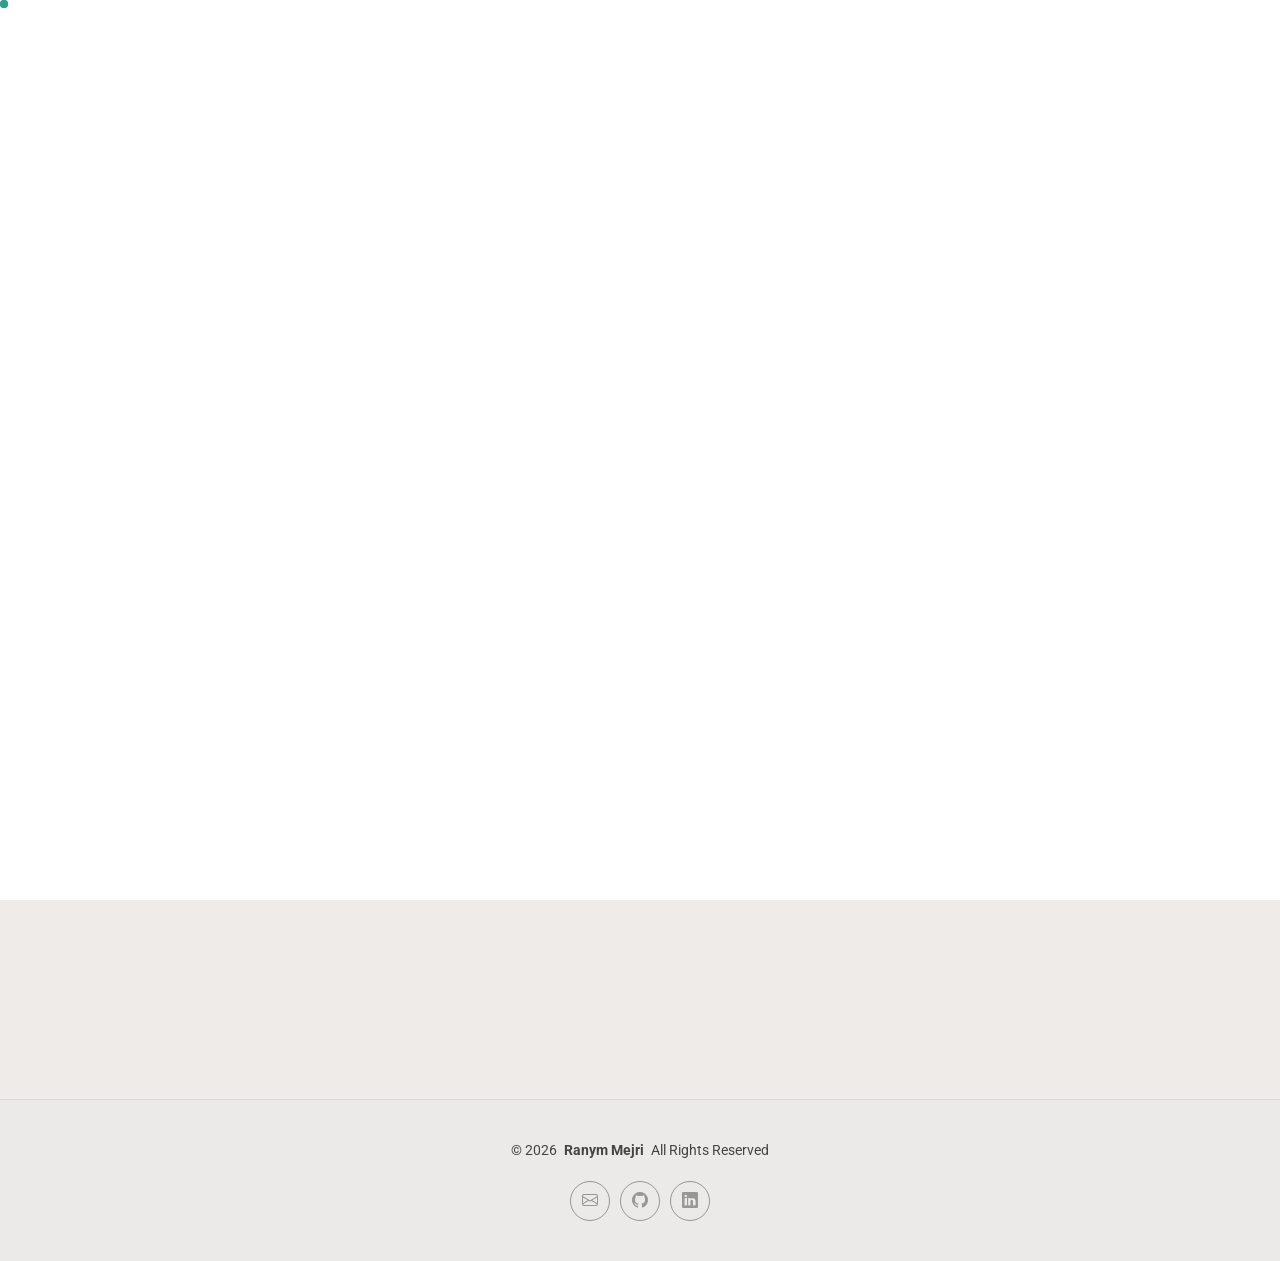
==== about.html @ d5ca2dbe "Refresh portfolio design and project content" ====
<!DOCTYPE html>
<html lang="en">

<head>
  <meta charset="utf-8">
  <meta content="width=device-width, initial-scale=1.0" name="viewport">
  <title>About &amp; Contact - Ranym Mejri</title>
  <meta name="description" content="Ranym Mejri portfolio - Cloud Computing engineering student focused on Cloud, DevOps, full-stack applications and data projects.">
  <meta name="keywords" content="Ranym Mejri, Cloud Computing, DevOps, Kubernetes, OpenStack, Angular, Spring Boot, portfolio">

  <link href="assets/img/favicon.png" rel="icon">
  <link href="assets/img/apple-touch-icon.png" rel="apple-touch-icon">

  <link href="https://fonts.googleapis.com" rel="preconnect">
  <link href="https://fonts.gstatic.com" rel="preconnect" crossorigin>
  <link href="https://fonts.googleapis.com/css2?family=Roboto:ital,wght@0,100;0,300;0,400;0,500;0,700;0,900;1,100;1,300;1,400;1,500;1,700;1,900&family=Poppins:ital,wght@0,100;0,200;0,300;0,400;0,500;0,600;0,700;0,800;0,900;1,100;1,200;1,300;1,400;1,500;1,600;1,700;1,800;1,900&family=Raleway:ital,wght@0,100;0,200;0,300;0,400;0,500;0,600;0,700;0,800;0,900&display=swap" rel="stylesheet">

  <link href="assets/vendor/bootstrap/css/bootstrap.min.css" rel="stylesheet">
  <link href="assets/vendor/bootstrap-icons/bootstrap-icons.css" rel="stylesheet">
  <link href="assets/vendor/aos/aos.css" rel="stylesheet">
  <link href="assets/vendor/swiper/swiper-bundle.min.css" rel="stylesheet">
  <link href="assets/vendor/glightbox/css/glightbox.min.css" rel="stylesheet">
  <link href="assets/css/main.css?v=20260927-6" rel="stylesheet">
</head>

<body class="about-page">

  <header id="header" class="header d-flex align-items-center light-background sticky-top">
    <div class="container-fluid position-relative d-flex align-items-center justify-content-between">
      <span class="header-logo-placeholder" aria-hidden="true"></span>

      <nav id="navmenu" class="navmenu">
        <ul>
          <li><a href="index.html">Home</a></li>
          <li><a href="about.html" class="active">About &amp; Contact</a></li>
          <li><a href="resume.html">Resume</a></li>
          <li><a href="portfolio.html">Projects</a></li>
        </ul>
        <i class="mobile-nav-toggle d-xl-none bi bi-list"></i>
      </nav>

      <div class="header-social-links">
        <a href="mailto:ranymmejri1@gmail.com" aria-label="Email"><i class="bi bi-envelope"></i></a>
        <a href="https://github.com/ranym-eng" target="_blank" rel="noopener noreferrer" aria-label="GitHub"><i class="bi bi-github"></i></a>
        <a href="https://linkedin.com/in/ranym-mejri-b42968238" target="_blank" rel="noopener noreferrer" aria-label="LinkedIn"><i class="bi bi-linkedin"></i></a>
      </div>
    </div>
  </header>

  <main class="main">
    <section id="about" class="about about-profile section">
      <div class="container about-profile-layout">
        <div class="about-portrait" data-aos="fade-right">
          <img src="assets/img/ranym/profile.png" class="ranym-profile" alt="Portrait of Ranym Mejri">
        </div>

        <div class="about-profile-copy" data-aos="fade-up" data-aos-delay="100">
          <p class="about-eyebrow">About me</p>
          <h1>Cloud infrastructure, automated delivery, reliable operations.</h1>
          <p class="about-lead">
            Final-year Cloud Computing engineering student with hands-on experience across OpenStack, Azure, Kubernetes and CI/CD.
          </p>

          <div class="about-facts" aria-label="Profile highlights">
            <div>
              <span>Education</span>
              <strong>ESPRIT</strong>
              <small>Cloud Computing Engineering &middot; 2027</small>
            </div>
            <div>
              <span>Experience</span>
              <strong>FelCloud &amp; SQU</strong>
              <small>Cloud and DevOps internships</small>
            </div>
            <div>
              <span>Focus</span>
              <strong>Infrastructure automation</strong>
              <small>CI/CD &middot; Kubernetes &middot; Observability</small>
            </div>
          </div>

          <div class="about-profile-actions">
            <a class="about-profile-primary" href="portfolio.html"><i class="bi bi-grid"></i> View Projects</a>
            <a href="assets/files/CV_Ranym_Mejri.pdf" target="_blank" rel="noopener noreferrer"><i class="bi bi-file-earmark-person"></i> View CV</a>
          </div>
        </div>
      </div>
    </section>

    <section id="contact" class="about-contact section">
      <div class="container about-contact-container" data-aos="fade-up">
        <div class="about-contact-intro">
          <span>Contact</span>
          <h2>Looking for a final-year internship.</h2>
          <p>Cloud, DevOps or Platform Engineering.</p>
        </div>

        <div class="about-contact-links" aria-label="Contact links">
          <a class="about-contact-item" href="mailto:ranymmejri1@gmail.com">
            <span class="about-contact-icon"><i class="bi bi-envelope"></i></span>
            <span><small>Email</small><strong>ranymmejri1@gmail.com</strong></span>
            <i class="bi bi-arrow-up-right"></i>
          </a>
          <a class="about-contact-item" href="https://linkedin.com/in/ranym-mejri-b42968238" target="_blank" rel="noopener noreferrer">
            <span class="about-contact-icon"><i class="bi bi-linkedin"></i></span>
            <span><small>LinkedIn</small><strong>Ranym Mejri</strong></span>
            <i class="bi bi-arrow-up-right"></i>
          </a>
          <a class="about-contact-item" href="https://github.com/ranym-eng" target="_blank" rel="noopener noreferrer">
            <span class="about-contact-icon"><i class="bi bi-github"></i></span>
            <span><small>GitHub</small><strong>ranym-eng</strong></span>
            <i class="bi bi-arrow-up-right"></i>
          </a>
        </div>
      </div>
    </section>
  </main>

  <footer id="footer" class="footer light-background">
    <div class="container">
      <div class="copyright text-center">
        <p>&copy; <span>2026</span> <strong class="px-1 sitename">Ranym Mejri</strong> <span>All Rights Reserved</span></p>
      </div>
      <div class="social-links d-flex justify-content-center">
        <a href="mailto:ranymmejri1@gmail.com" aria-label="Email"><i class="bi bi-envelope"></i></a>
        <a href="https://github.com/ranym-eng" target="_blank" rel="noopener noreferrer" aria-label="GitHub"><i class="bi bi-github"></i></a>
        <a href="https://linkedin.com/in/ranym-mejri-b42968238" target="_blank" rel="noopener noreferrer" aria-label="LinkedIn"><i class="bi bi-linkedin"></i></a>
      </div>
    </div>
  </footer>

  <a href="#" id="scroll-top" class="scroll-top d-flex align-items-center justify-content-center"><i class="bi bi-arrow-up-short"></i></a>
  <div id="preloader"></div>

  <script src="assets/vendor/bootstrap/js/bootstrap.bundle.min.js"></script>
  <script src="assets/vendor/php-email-form/validate.js"></script>
  <script src="assets/vendor/aos/aos.js"></script>
  <script src="assets/vendor/waypoints/noframework.waypoints.js"></script>
  <script src="assets/vendor/purecounter/purecounter_vanilla.js"></script>
  <script src="assets/vendor/swiper/swiper-bundle.min.js"></script>
  <script src="assets/vendor/glightbox/js/glightbox.min.js"></script>
  <script src="assets/vendor/imagesloaded/imagesloaded.pkgd.min.js"></script>
  <script src="assets/vendor/isotope-layout/isotope.pkgd.min.js"></script>
  <script src="assets/js/main.js"></script>
  <script>
    if (window.location.hash === "#contact") {
      window.setTimeout(() => document.getElementById("contact").scrollIntoView(), 250);
    }
  </script>
</body>

</html>
---- assets/css/main.css ----
/**
* Template Name: Kelly
* Template URL: https://bootstrapmade.com/kelly-free-bootstrap-cv-resume-html-template/
* Updated: Aug 07 2024 with Bootstrap v5.3.3
* Author: BootstrapMade.com
* License: https://bootstrapmade.com/license/
*/


/*--------------------------------------------------------------
# Font & Color Variables
# Help: https://bootstrapmade.com/color-system/
--------------------------------------------------------------*/
/* Fonts */
:root {
  --default-font: "Roboto",  system-ui, -apple-system, "Segoe UI", Roboto, "Helvetica Neue", Arial, "Noto Sans", "Liberation Sans", sans-serif, "Apple Color Emoji", "Segoe UI Emoji", "Segoe UI Symbol", "Noto Color Emoji";
  --heading-font: "Raleway",  sans-serif;
  --nav-font: "Poppins",  sans-serif;
}

/* Global Colors - The following color variables are used throughout the website. Updating them here will change the color scheme of the entire website */
:root { 
  --background-color: #ffffff; /* Background color for the entire website, including individual sections */
  --default-color: #444444; /* Default color used for the majority of the text content across the entire website */
  --heading-color: #222222; /* Color for headings, subheadings and title throughout the website */
  --accent-color: #34b7a7; /* Accent color that represents your brand on the website. It's used for buttons, links, and other elements that need to stand out */
  --surface-color: #ffffff; /* The surface color is used as a background of boxed elements within sections, such as cards, icon boxes, or other elements that require a visual separation from the global background. */
  --contrast-color: #ffffff; /* Contrast color for text, ensuring readability against backgrounds of accent, heading, or default colors. */
}

/* Nav Menu Colors - The following color variables are used specifically for the navigation menu. They are separate from the global colors to allow for more customization options */
:root {
  --nav-color: #444444;  /* The default color of the main navmenu links */
  --nav-hover-color: #34b7a7; /* Applied to main navmenu links when they are hovered over or active */
  --nav-mobile-background-color: #ffffff; /* Used as the background color for mobile navigation menu */
  --nav-dropdown-background-color: #ffffff; /* Used as the background color for dropdown items that appear when hovering over primary navigation items */
  --nav-dropdown-color: #444444; /* Used for navigation links of the dropdown items in the navigation menu. */
  --nav-dropdown-hover-color: #34b7a7; /* Similar to --nav-hover-color, this color is applied to dropdown navigation links when they are hovered over. */
}

/* Color Presets - These classes override global colors when applied to any section or element, providing reuse of the sam color scheme. */

.light-background {
  --background-color: #e9e8e6;
  --surface-color: #ffffff;
}

.dark-background {
  --background-color: #060606;
  --default-color: #ffffff;
  --heading-color: #ffffff;
  --surface-color: #252525;
  --contrast-color: #ffffff;
}

/* Smooth scroll */
:root {
  scroll-behavior: smooth;
}

/*--------------------------------------------------------------
# General Styling & Shared Classes
--------------------------------------------------------------*/
body {
  color: var(--default-color);
  background-color: var(--background-color);
  font-family: var(--default-font);
}

a {
  color: var(--accent-color);
  text-decoration: none;
  transition: 0.3s;
}

a:hover {
  color: color-mix(in srgb, var(--accent-color), transparent 25%);
  text-decoration: none;
}

h1,
h2,
h3,
h4,
h5,
h6 {
  color: var(--heading-color);
  font-family: var(--heading-font);
}

/* PHP Email Form Messages
------------------------------*/
.php-email-form .error-message {
  display: none;
  background: #df1529;
  color: #ffffff;
  text-align: left;
  padding: 15px;
  margin-bottom: 24px;
  font-weight: 600;
}

.php-email-form .sent-message {
  display: none;
  color: #ffffff;
  background: #059652;
  text-align: center;
  padding: 15px;
  margin-bottom: 24px;
  font-weight: 600;
}

.php-email-form .loading {
  display: none;
  background: var(--surface-color);
  text-align: center;
  padding: 15px;
  margin-bottom: 24px;
}

.php-email-form .loading:before {
  content: "";
  display: inline-block;
  border-radius: 50%;
  width: 24px;
  height: 24px;
  margin: 0 10px -6px 0;
  border: 3px solid var(--accent-color);
  border-top-color: var(--surface-color);
  animation: php-email-form-loading 1s linear infinite;
}

@keyframes php-email-form-loading {
  0% {
    transform: rotate(0deg);
  }

  100% {
    transform: rotate(360deg);
  }
}

/*--------------------------------------------------------------
# Global Header
--------------------------------------------------------------*/
.header {
  color: var(--default-color);
  background-color: var(--background-color);
  padding: 15px 0;
  transition: all 0.5s;
  z-index: 997;
  box-shadow: 0px 0 18px rgba(0, 0, 0, 0.1);
}

.header .logo {
  line-height: 1;
}

.header .logo img {
  max-height: 36px;
  margin-right: 8px;
}

.header .logo h1 {
  font-size: 32px;
  margin: 0;
  font-weight: 300;
  text-transform: uppercase;
  color: var(--heading-color);
}

.header .header-social-links {
  padding-right: 15px;
}

.header .header-social-links a {
  color: color-mix(in srgb, var(--default-color), transparent 40%);
  padding-left: 6px;
  display: inline-block;
  transition: 0.3s;
  font-size: 16px;
}

.header .header-social-links a:hover {
  color: var(--accent-color);
}

.header .header-social-links a i {
  line-height: 0px;
}

@media (max-width: 1200px) {
  .header .logo {
    order: 1;
  }

  .header .header-social-links {
    order: 2;
  }

  .header .navmenu {
    order: 3;
  }
}

/*--------------------------------------------------------------
# Navigation Menu
--------------------------------------------------------------*/
/* Desktop Navigation */
@media (min-width: 1200px) {
  .navmenu {
    padding: 0;
  }

  .navmenu ul {
    margin: 0;
    padding: 0;
    display: flex;
    list-style: none;
    align-items: center;
  }

  .navmenu li {
    position: relative;
  }

  .navmenu>ul>li {
    white-space: nowrap;
    padding: 15px 14px;
  }

  .navmenu>ul>li:last-child {
    padding-right: 0;
  }

  .navmenu a,
  .navmenu a:focus {
    color: var(--nav-color);
    font-size: 15px;
    padding: 0 2px;
    font-family: var(--nav-font);
    font-weight: 400;
    display: flex;
    align-items: center;
    justify-content: space-between;
    white-space: nowrap;
    transition: 0.3s;
    position: relative;
  }

  .navmenu a i,
  .navmenu a:focus i {
    font-size: 12px;
    line-height: 0;
    margin-left: 5px;
    transition: 0.3s;
  }

  .navmenu>ul>li>a:before {
    content: "";
    position: absolute;
    height: 2px;
    bottom: -6px;
    left: 0;
    background-color: var(--nav-hover-color);
    visibility: hidden;
    width: 0px;
    transition: all 0.3s ease-in-out 0s;
  }

  .navmenu a:hover:before,
  .navmenu li:hover>a:before,
  .navmenu .active:before {
    visibility: visible;
    width: 25px;
  }

  .navmenu li:hover>a,
  .navmenu .active,
  .navmenu .active:focus {
    color: var(--nav-hover-color);
  }

  .navmenu .dropdown ul {
    margin: 0;
    padding: 10px 0;
    background: var(--nav-dropdown-background-color);
    display: block;
    position: absolute;
    visibility: hidden;
    left: 14px;
    top: 130%;
    opacity: 0;
    transition: 0.3s;
    border-radius: 4px;
    z-index: 99;
    box-shadow: 0px 0px 30px rgba(0, 0, 0, 0.1);
  }

  .navmenu .dropdown ul li {
    min-width: 200px;
  }

  .navmenu .dropdown ul a {
    padding: 10px 20px;
    font-size: 15px;
    text-transform: none;
    color: var(--nav-dropdown-color);
  }

  .navmenu .dropdown ul a i {
    font-size: 12px;
  }

  .navmenu .dropdown ul a:hover,
  .navmenu .dropdown ul .active:hover,
  .navmenu .dropdown ul li:hover>a {
    color: var(--nav-dropdown-hover-color);
  }

  .navmenu .dropdown:hover>ul {
    opacity: 1;
    top: 100%;
    visibility: visible;
  }

  .navmenu .dropdown .dropdown ul {
    top: 0;
    left: -90%;
    visibility: hidden;
  }

  .navmenu .dropdown .dropdown:hover>ul {
    opacity: 1;
    top: 0;
    left: -100%;
    visibility: visible;
  }
}

/* Mobile Navigation */
@media (max-width: 1199px) {
  .mobile-nav-toggle {
    color: var(--nav-color);
    font-size: 28px;
    line-height: 0;
    margin-right: 10px;
    cursor: pointer;
    transition: color 0.3s;
  }

  .navmenu {
    padding: 0;
    z-index: 9997;
  }

  .navmenu ul {
    display: none;
    list-style: none;
    position: absolute;
    inset: 60px 20px 20px 20px;
    padding: 10px 0;
    margin: 0;
    border-radius: 6px;
    background-color: var(--nav-mobile-background-color);
    border: 1px solid color-mix(in srgb, var(--default-color), transparent 90%);
    box-shadow: none;
    overflow-y: auto;
    transition: 0.3s;
    z-index: 9998;
  }

  .navmenu a,
  .navmenu a:focus {
    color: var(--nav-dropdown-color);
    padding: 10px 20px;
    font-family: var(--nav-font);
    font-size: 17px;
    font-weight: 500;
    display: flex;
    align-items: center;
    justify-content: space-between;
    white-space: nowrap;
    transition: 0.3s;
  }

  .navmenu a i,
  .navmenu a:focus i {
    font-size: 12px;
    line-height: 0;
    margin-left: 5px;
    width: 30px;
    height: 30px;
    display: flex;
    align-items: center;
    justify-content: center;
    border-radius: 50%;
    transition: 0.3s;
    background-color: color-mix(in srgb, var(--accent-color), transparent 90%);
  }

  .navmenu a i:hover,
  .navmenu a:focus i:hover {
    background-color: var(--accent-color);
    color: var(--contrast-color);
  }

  .navmenu a:hover,
  .navmenu .active,
  .navmenu .active:focus {
    color: var(--nav-dropdown-hover-color);
  }

  .navmenu .active i,
  .navmenu .active:focus i {
    background-color: var(--accent-color);
    color: var(--contrast-color);
    transform: rotate(180deg);
  }

  .navmenu .dropdown ul {
    position: static;
    display: none;
    z-index: 99;
    padding: 10px 0;
    margin: 10px 20px;
    background-color: var(--nav-dropdown-background-color);
    transition: all 0.5s ease-in-out;
  }

  .navmenu .dropdown ul ul {
    background-color: rgba(33, 37, 41, 0.1);
  }

  .navmenu .dropdown>.dropdown-active {
    display: block;
    background-color: rgba(33, 37, 41, 0.03);
  }

  .mobile-nav-active {
    overflow: hidden;
  }

  .mobile-nav-active .mobile-nav-toggle {
    color: #fff;
    position: absolute;
    font-size: 32px;
    top: 15px;
    right: 15px;
    margin-right: 0;
    z-index: 9999;
  }

  .mobile-nav-active .navmenu {
    position: fixed;
    overflow: hidden;
    inset: 0;
    background: rgba(33, 37, 41, 0.8);
    transition: 0.3s;
  }

  .mobile-nav-active .navmenu>ul {
    display: block;
  }
}

/*--------------------------------------------------------------
# Global Footer
--------------------------------------------------------------*/
.footer {
  color: var(--default-color);
  background-color: var(--background-color);
  font-size: 14px;
  padding: 40px 0;
  position: relative;
}

.footer .copyright p {
  margin-bottom: 0;
}

.footer .social-links {
  margin-top: 20px;
}

.footer .social-links a {
  display: flex;
  align-items: center;
  justify-content: center;
  width: 40px;
  height: 40px;
  border-radius: 50%;
  border: 1px solid color-mix(in srgb, var(--default-color), transparent 50%);
  font-size: 16px;
  color: color-mix(in srgb, var(--default-color), transparent 50%);
  margin: 0 5px;
  transition: 0.3s;
}

.footer .social-links a:hover {
  color: var(--accent-color);
  border-color: var(--accent-color);
}

.footer .credits {
  margin-top: 10px;
  font-size: 13px;
  text-align: center;
}

/*--------------------------------------------------------------
# Preloader
--------------------------------------------------------------*/
#preloader {
  position: fixed;
  inset: 0;
  z-index: 9999;
  overflow: hidden;
  background-color: var(--background-color);
  transition: all 0.6s ease-out;
  width: 100%;
  height: 100vh;
}

#preloader:before,
#preloader:after {
  content: "";
  position: absolute;
  border: 4px solid var(--accent-color);
  border-radius: 50%;
  animation: animate-preloader 2s cubic-bezier(0, 0.2, 0.8, 1) infinite;
}

#preloader:after {
  animation-delay: -0.5s;
}

@keyframes animate-preloader {
  0% {
    width: 10px;
    height: 10px;
    top: calc(50% - 5px);
    left: calc(50% - 5px);
    opacity: 1;
  }

  100% {
    width: 72px;
    height: 72px;
    top: calc(50% - 36px);
    left: calc(50% - 36px);
    opacity: 0;
  }
}

/*--------------------------------------------------------------
# Scroll Top Button
--------------------------------------------------------------*/
.scroll-top {
  position: fixed;
  visibility: hidden;
  opacity: 0;
  right: 15px;
  bottom: -15px;
  z-index: 99999;
  background-color: var(--accent-color);
  width: 44px;
  height: 44px;
  border-radius: 50px;
  transition: all 0.4s;
}

.scroll-top i {
  font-size: 24px;
  color: var(--contrast-color);
  line-height: 0;
}

.scroll-top:hover {
  background-color: color-mix(in srgb, var(--accent-color), transparent 20%);
  color: var(--contrast-color);
}

.scroll-top.active {
  visibility: visible;
  opacity: 1;
  bottom: 15px;
}

/*--------------------------------------------------------------
# Disable aos animation delay on mobile devices
--------------------------------------------------------------*/
@media screen and (max-width: 768px) {
  [data-aos-delay] {
    transition-delay: 0 !important;
  }
}

/*--------------------------------------------------------------
# Global Page Titles & Breadcrumbs
--------------------------------------------------------------*/
.page-title {
  color: var(--default-color);
  background-color: var(--background-color);
  padding: 25px 0;
  position: relative;
  border-bottom: 1px solid color-mix(in srgb, var(--default-color), transparent 85%);
}

.page-title h1 {
  font-size: 24px;
  font-weight: 400;
}

.page-title .breadcrumbs ol {
  display: flex;
  flex-wrap: wrap;
  list-style: none;
  padding: 0;
  margin: 0;
  font-size: 14px;
  font-weight: 400;
}

.page-title .breadcrumbs ol li+li {
  padding-left: 10px;
}

.page-title .breadcrumbs ol li+li::before {
  content: "/";
  display: inline-block;
  padding-right: 10px;
  color: color-mix(in srgb, var(--default-color), transparent 70%);
}

/*--------------------------------------------------------------
# Global Sections
--------------------------------------------------------------*/
section,
.section {
  color: var(--default-color);
  background-color: var(--background-color);
  padding: 60px 0;
  scroll-margin-top: 100px;
  overflow: clip;
}

@media (max-width: 1199px) {

  section,
  .section {
    scroll-margin-top: 66px;
  }
}

/*--------------------------------------------------------------
# Global Section Titles
--------------------------------------------------------------*/
.section-title {
  text-align: center;
  padding-bottom: 60px;
  position: relative;
}

.section-title h2 {
  font-size: 32px;
  font-weight: 700;
  margin-bottom: 20px;
  padding-bottom: 20px;
  position: relative;
}

.section-title h2:after {
  content: "";
  position: absolute;
  display: block;
  width: 50px;
  height: 3px;
  background: var(--accent-color);
  left: 0;
  right: 0;
  bottom: 0;
  margin: auto;
}

.section-title p {
  margin-bottom: 0;
}

/*--------------------------------------------------------------
# Hero Section
--------------------------------------------------------------*/
.hero {
  width: 100%;
  min-height: calc(100vh - 82px);
  position: relative;
  padding: 80px 0;
  display: flex;
  align-items: center;
  justify-content: center;
}

@media (max-width: 1200px) {
  .hero {
    min-height: calc(100vh - 68px);
  }
}

.hero img {
  position: absolute;
  inset: 0;
  display: block;
  width: 100%;
  height: 100%;
  object-fit: cover;
  z-index: 1;
}

.hero .container {
  position: relative;
  z-index: 3;
}

.hero h2 {
  margin: 0;
  font-size: 48px;
  font-weight: 700;
}

.hero p {
  margin: 10px 0 0 0;
  font-size: 24px;
  color: var(--heading-color);
}

.hero .btn-get-started {
  color: var(--contrast-color);
  background: var(--accent-color);
  font-family: var(--heading-font);
  text-transform: uppercase;
  font-weight: 600;
  font-size: 12px;
  letter-spacing: 1px;
  display: inline-block;
  padding: 12px 40px;
  border-radius: 50px;
  transition: 0.5s;
  margin-top: 30px;
}

.hero .btn-get-started:hover {
  background: color-mix(in srgb, var(--accent-color) 90%, white 20%);
}

@media (max-width: 768px) {
  .hero h2 {
    font-size: 32px;
  }

  .hero p {
    font-size: 18px;
  }
}

/*--------------------------------------------------------------
# About Section
--------------------------------------------------------------*/
.about .content h2 {
  font-weight: 700;
  font-size: 24px;
}

.about .content ul {
  list-style: none;
  padding: 0;
}

.about .content ul li {
  margin-bottom: 20px;
  display: flex;
  align-items: center;
}

.about .content ul strong {
  margin-right: 10px;
}

.about .content ul i {
  font-size: 16px;
  margin-right: 5px;
  color: var(--accent-color);
  line-height: 0;
}

/*--------------------------------------------------------------
# Skills Section
--------------------------------------------------------------*/
.skills .progress {
  height: 60px;
  display: block;
  background: none;
  border-radius: 0;
}

.skills .progress .skill {
  color: var(--heading-color);
  padding: 0;
  margin: 0 0 6px 0;
  text-transform: uppercase;
  display: block;
  font-weight: 600;
  font-family: var(--heading-font);
}

.skills .progress .skill .val {
  float: right;
  font-style: normal;
}

.skills .progress-bar-wrap {
  background: color-mix(in srgb, var(--default-color), transparent 90%);
  height: 10px;
}

.skills .progress-bar {
  width: 1px;
  height: 10px;
  transition: 0.9s;
  background-color: var(--accent-color);
}

/*--------------------------------------------------------------
# Stats Section
--------------------------------------------------------------*/
.stats .stats-item {
  padding: 30px;
  width: 100%;
}

.stats .stats-item span {
  color: var(--heading-color);
  font-size: 48px;
  display: block;
  font-weight: 700;
  margin-bottom: 20px;
  padding-bottom: 20px;
  position: relative;
}

.stats .stats-item span:after {
  content: "";
  position: absolute;
  display: block;
  width: 25px;
  height: 3px;
  background: var(--accent-color);
  left: 0;
  right: 0;
  bottom: 0;
  margin: auto;
}

.stats .stats-item p {
  color: color-mix(in srgb, var(--default-color), transparent 40%);
  padding: 0;
  margin: 0;
  font-family: var(--heading-font);
  font-weight: 500;
}

/*--------------------------------------------------------------
# Testimonials Section
--------------------------------------------------------------*/
.testimonials .section-header {
  margin-bottom: 40px;
}

.testimonials .testimonials-carousel,
.testimonials .testimonials-slider {
  overflow: hidden;
}

.testimonials .testimonial-item {
  text-align: center;
}

.testimonials .testimonial-item .testimonial-img {
  width: 120px;
  border-radius: 50%;
  border: 4px solid var(--background-color);
  margin: 0 auto;
}

.testimonials .testimonial-item h3 {
  font-size: 20px;
  font-weight: bold;
  margin: 10px 0 5px 0;
}

.testimonials .testimonial-item h4 {
  font-size: 14px;
  color: color-mix(in srgb, var(--default-color), transparent 40%);
  margin: 0 0 15px 0;
}

.testimonials .testimonial-item .stars {
  margin-bottom: 15px;
}

.testimonials .testimonial-item .stars i {
  color: #ffc107;
  margin: 0 1px;
}

.testimonials .testimonial-item .quote-icon-left,
.testimonials .testimonial-item .quote-icon-right {
  color: color-mix(in srgb, var(--accent-color), transparent 50%);
  font-size: 26px;
  line-height: 0;
}

.testimonials .testimonial-item .quote-icon-left {
  display: inline-block;
  left: -5px;
  position: relative;
}

.testimonials .testimonial-item .quote-icon-right {
  display: inline-block;
  right: -5px;
  position: relative;
  top: 10px;
  transform: scale(-1, -1);
}

.testimonials .testimonial-item p {
  font-style: italic;
  margin: 0 auto 15px auto;
}

.testimonials .swiper-wrapper {
  height: auto;
}

.testimonials .swiper-pagination {
  margin-top: 20px;
  position: relative;
}

.testimonials .swiper-pagination .swiper-pagination-bullet {
  width: 12px;
  height: 12px;
  opacity: 1;
  background-color: color-mix(in srgb, var(--default-color), transparent 85%);
}

.testimonials .swiper-pagination .swiper-pagination-bullet-active {
  background-color: var(--accent-color);
}

@media (min-width: 992px) {
  .testimonials .testimonial-item p {
    width: 80%;
  }
}

/*--------------------------------------------------------------
# Resume Section
--------------------------------------------------------------*/
.resume .resume-title {
  color: var(--heading-color);
  font-size: 26px;
  font-weight: 700;
  margin-top: 20px;
  margin-bottom: 20px;
}

.resume .resume-item {
  padding: 0 0 20px 20px;
  margin-top: -2px;
  border-left: 2px solid var(--accent-color);
  position: relative;
}

.resume .resume-item h4 {
  line-height: 18px;
  font-size: 18px;
  font-weight: 600;
  text-transform: uppercase;
  color: color-mix(in srgb, var(--default-color), transparent 20%);
  margin-bottom: 10px;
}

.resume .resume-item h5 {
  font-size: 16px;
  padding: 5px 15px;
  display: inline-block;
  font-weight: 600;
  margin-bottom: 10px;
}

.resume .resume-item ul {
  padding-left: 20px;
}

.resume .resume-item ul li {
  padding-bottom: 10px;
}

.resume .resume-item:last-child {
  padding-bottom: 0;
}

.resume .resume-item::before {
  content: "";
  position: absolute;
  width: 16px;
  height: 16px;
  border-radius: 50px;
  left: -9px;
  top: 0;
  background: var(--background-color);
  border: 2px solid var(--accent-color);
}

.resume .resume-contact-list {
  display: grid;
  grid-template-columns: repeat(2, minmax(0, 1fr));
  gap: 7px 16px;
  margin-bottom: 18px;
  padding-left: 0;
  list-style: none;
}

.resume .resume-contact-list li {
  display: flex;
  gap: 7px;
  align-items: center;
  min-width: 0;
  padding-bottom: 0;
  overflow-wrap: anywhere;
}

.resume .resume-contact-list i {
  flex: 0 0 auto;
  color: var(--accent-color);
}

.resume .resume-download {
  display: inline-flex;
  gap: 7px;
  align-items: center;
  min-height: 38px;
  padding: 8px 13px;
  border-radius: 4px;
  color: var(--contrast-color);
  background: var(--accent-color);
  font-family: var(--nav-font);
  font-size: 13px;
  font-weight: 600;
}

.resume .resume-download:hover {
  color: var(--contrast-color);
  background: color-mix(in srgb, var(--accent-color), #000000 12%);
}

.resume .resume-languages p {
  margin-bottom: 7px;
}

.resume .resume-skills-list strong,
.resume .resume-languages strong {
  color: var(--heading-color);
}

.resume-document {
  max-width: 780px;
}

.resume-document-toolbar {
  display: flex;
  gap: 10px;
  justify-content: flex-end;
  margin-bottom: 14px;
}

.resume-document-toolbar a {
  display: inline-flex;
  gap: 7px;
  align-items: center;
  min-height: 40px;
  padding: 8px 13px;
  border: 1px solid var(--accent-color);
  border-radius: 5px;
  color: var(--contrast-color);
  background: var(--accent-color);
  font-family: var(--nav-font);
  font-size: 13px;
  font-weight: 600;
}

.resume-document-toolbar a:first-child {
  color: var(--accent-color);
  background: var(--surface-color);
}

.resume-document-toolbar a:hover {
  color: var(--contrast-color);
  background: color-mix(in srgb, var(--accent-color), #000000 12%);
}

.resume-document-preview {
  display: block;
  border: 1px solid color-mix(in srgb, var(--default-color), transparent 78%);
  border-radius: 5px;
  background: var(--surface-color);
  box-shadow: 0 14px 38px rgba(0, 0, 0, 0.08);
}

.resume-document-preview img {
  display: block;
  width: 100%;
  height: auto;
  border-radius: 5px;
}

@media (max-width: 575px) {
  .resume .resume-contact-list {
    grid-template-columns: minmax(0, 1fr);
  }

  .resume-document-toolbar {
    justify-content: stretch;
  }

  .resume-document-toolbar a {
    flex: 1;
    justify-content: center;
  }

}


/*--------------------------------------------------------------
# Services Section
--------------------------------------------------------------*/
.services .service-item {
  background-color: var(--surface-color);
  box-shadow: 0px 5px 90px 0px rgba(0, 0, 0, 0.1);
  height: 100%;
  padding: 60px 30px;
  text-align: center;
  transition: 0.3s;
  border-radius: 5px;
}

.services .service-item .icon {
  margin: 0 auto;
  width: 100px;
  height: 100px;
  display: flex;
  align-items: center;
  justify-content: center;
  transition: ease-in-out 0.3s;
  position: relative;
}

.services .service-item .icon i {
  font-size: 36px;
  transition: 0.5s;
  position: relative;
}

.services .service-item .icon svg {
  position: absolute;
  top: 0;
  left: 0;
}

.services .service-item .icon svg path {
  transition: 0.5s;
  fill: color-mix(in srgb, var(--default-color), transparent 95%);
}

.services .service-item h3 {
  font-weight: 700;
  margin: 10px 0 15px 0;
  font-size: 22px;
}

.services .service-item p {
  line-height: 24px;
  font-size: 14px;
  margin-bottom: 0;
}

.services .service-item:hover {
  box-shadow: 0px 5px 35px 0px rgba(0, 0, 0, 0.1);
}

.services .service-item.item-cyan i {
  color: #0dcaf0;
}

.services .service-item.item-cyan:hover .icon i {
  color: #fff;
}

.services .service-item.item-cyan:hover .icon path {
  fill: #0dcaf0;
}

.services .service-item.item-orange i {
  color: #fd7e14;
}

.services .service-item.item-orange:hover .icon i {
  color: #fff;
}

.services .service-item.item-orange:hover .icon path {
  fill: #fd7e14;
}

.services .service-item.item-teal i {
  color: #20c997;
}

.services .service-item.item-teal:hover .icon i {
  color: #fff;
}

.services .service-item.item-teal:hover .icon path {
  fill: #20c997;
}

.services .service-item.item-red i {
  color: #df1529;
}

.services .service-item.item-red:hover .icon i {
  color: #fff;
}

.services .service-item.item-red:hover .icon path {
  fill: #df1529;
}

.services .service-item.item-indigo i {
  color: #6610f2;
}

.services .service-item.item-indigo:hover .icon i {
  color: #fff;
}

.services .service-item.item-indigo:hover .icon path {
  fill: #6610f2;
}

.services .service-item.item-pink i {
  color: #f3268c;
}

.services .service-item.item-pink:hover .icon i {
  color: #fff;
}

.services .service-item.item-pink:hover .icon path {
  fill: #f3268c;
}

/*--------------------------------------------------------------
# Portfolio Section
--------------------------------------------------------------*/
.portfolio .portfolio-filters {
  padding: 0;
  margin: 0 auto 20px auto;
  list-style: none;
  text-align: center;
}

.portfolio .portfolio-filters li {
  cursor: pointer;
  display: inline-block;
  padding: 8px 20px 10px 20px;
  margin: 0;
  font-size: 15px;
  font-weight: 500;
  line-height: 1;
  margin-bottom: 5px;
  border-radius: 50px;
  transition: all 0.3s ease-in-out;
  font-family: var(--heading-font);
}

.portfolio .portfolio-filters li:hover,
.portfolio .portfolio-filters li.filter-active {
  color: var(--contrast-color);
  background-color: var(--accent-color);
}

.portfolio .portfolio-filters li:first-child {
  margin-left: 0;
}

.portfolio .portfolio-filters li:last-child {
  margin-right: 0;
}

@media (max-width: 575px) {
  .portfolio .portfolio-filters li {
    font-size: 14px;
    margin: 0 0 10px 0;
  }
}

.portfolio .portfolio-item {
  position: relative;
  overflow: hidden;
}

.portfolio .portfolio-item .portfolio-info {
  opacity: 0;
  position: absolute;
  left: 12px;
  right: 12px;
  bottom: -100%;
  z-index: 3;
  transition: all ease-in-out 0.5s;
  background: color-mix(in srgb, var(--surface-color), transparent 10%);
  padding: 15px;
}

.portfolio .portfolio-item .portfolio-info h4 {
  font-size: 18px;
  font-weight: 600;
  padding-right: 50px;
}

.portfolio .portfolio-item .portfolio-info p {
  color: color-mix(in srgb, var(--default-color), transparent 30%);
  font-size: 14px;
  margin-bottom: 0;
  padding-right: 50px;
}

.portfolio .portfolio-item .portfolio-info .preview-link,
.portfolio .portfolio-item .portfolio-info .details-link {
  position: absolute;
  right: 50px;
  font-size: 24px;
  top: calc(50% - 14px);
  color: color-mix(in srgb, var(--default-color), transparent 30%);
  transition: 0.3s;
  line-height: 0;
}

.portfolio .portfolio-item .portfolio-info .preview-link:hover,
.portfolio .portfolio-item .portfolio-info .details-link:hover {
  color: var(--accent-color);
}

.portfolio .portfolio-item .portfolio-info .details-link {
  right: 14px;
  font-size: 28px;
}

.portfolio .portfolio-item:hover .portfolio-info {
  opacity: 1;
  bottom: 0;
}

/*--------------------------------------------------------------
# Portfolio Details Section
--------------------------------------------------------------*/
.portfolio-details .portfolio-details-slider img {
  width: 100%;
}

.portfolio-details .portfolio-details-slider .swiper-pagination {
  margin-top: 20px;
  position: relative;
}

.portfolio-details .portfolio-details-slider .swiper-pagination .swiper-pagination-bullet {
  width: 12px;
  height: 12px;
  background-color: color-mix(in srgb, var(--default-color), transparent 85%);
  opacity: 1;
}

.portfolio-details .portfolio-details-slider .swiper-pagination .swiper-pagination-bullet-active {
  background-color: var(--accent-color);
}

.portfolio-details .portfolio-info {
  background-color: var(--surface-color);
  padding: 30px;
  box-shadow: 0px 0 30px rgba(0, 0, 0, 0.1);
}

.portfolio-details .portfolio-info h3 {
  font-size: 22px;
  font-weight: 700;
  margin-bottom: 20px;
  padding-bottom: 20px;
  border-bottom: 1px solid color-mix(in srgb, var(--default-color), transparent 85%);
}

.portfolio-details .portfolio-info ul {
  list-style: none;
  padding: 0;
  font-size: 15px;
}

.portfolio-details .portfolio-info ul li+li {
  margin-top: 10px;
}

.portfolio-details .portfolio-description {
  padding-top: 30px;
}

.portfolio-details .portfolio-description h2 {
  font-size: 26px;
  font-weight: 700;
  margin-bottom: 20px;
}

.portfolio-details .portfolio-description p {
  padding: 0;
  color: color-mix(in srgb, var(--default-color), transparent 30%);
}

/*--------------------------------------------------------------
# Contact Section
--------------------------------------------------------------*/
.contact .info-wrap {
  background-color: var(--surface-color);
  box-shadow: 0px 0px 20px rgba(0, 0, 0, 0.1);
  padding: 30px;
}

@media (max-width: 575px) {
  .contact .info-wrap {
    padding: 20px;
  }
}

.contact .info-item {
  margin-bottom: 40px;
}

.contact .info-item i {
  font-size: 20px;
  color: var(--accent-color);
  background: color-mix(in srgb, var(--accent-color), transparent 92%);
  width: 44px;
  height: 44px;
  display: flex;
  justify-content: center;
  align-items: center;
  border-radius: 50px;
  transition: all 0.3s ease-in-out;
  margin-right: 15px;
}

.contact .info-item h3 {
  padding: 0;
  font-size: 18px;
  font-weight: 700;
  margin-bottom: 5px;
}

.contact .info-item p {
  padding: 0;
  margin-bottom: 0;
  font-size: 14px;
}

.contact .info-item:hover i {
  background: var(--accent-color);
  color: var(--contrast-color);
}

.contact .php-email-form {
  background-color: var(--surface-color);
  height: 100%;
  padding: 30px;
  box-shadow: 0px 0px 20px rgba(0, 0, 0, 0.1);
}

@media (max-width: 575px) {
  .contact .php-email-form {
    padding: 20px;
  }
}

.contact .php-email-form input[type=text],
.contact .php-email-form input[type=email],
.contact .php-email-form textarea {
  font-size: 14px;
  padding: 10px 15px;
  box-shadow: none;
  border-radius: 0;
  color: var(--default-color);
  background-color: var(--surface-color);
  border-color: color-mix(in srgb, var(--default-color), transparent 80%);
}

.contact .php-email-form input[type=text]:focus,
.contact .php-email-form input[type=email]:focus,
.contact .php-email-form textarea:focus {
  border-color: var(--accent-color);
}

.contact .php-email-form input[type=text]::placeholder,
.contact .php-email-form input[type=email]::placeholder,
.contact .php-email-form textarea::placeholder {
  color: color-mix(in srgb, var(--default-color), transparent 70%);
}

.contact .php-email-form button[type=submit] {
  color: var(--contrast-color);
  background: var(--accent-color);
  border: 0;
  padding: 10px 30px;
  transition: 0.4s;
  border-radius: 50px;
}

.contact .php-email-form button[type=submit]:hover {
  background: color-mix(in srgb, var(--accent-color), transparent 25%);
}

/*--------------------------------------------------------------
# Starter Section Section
--------------------------------------------------------------*/
.starter-section {
  /* Add your styles here */
}

/*--------------------------------------------------------------
# Ranym Portfolio Customization
--------------------------------------------------------------*/
.hero .home-hero-photo {
  object-position: center center;
}

@media (max-width: 767px) {
  .hero .home-hero-photo {
    object-position: 67% center;
  }

  .index-page .hero .container {
    padding-right: 36%;
    padding-left: 16px;
  }
}

.btn-contact {
  color: var(--accent-color);
  background: var(--surface-color);
  border: 1px solid var(--accent-color);
}

.btn-contact:hover {
  color: var(--contrast-color);
  background: var(--accent-color);
}

.ranym-profile {
  border-radius: 6px;
  box-shadow: 0 18px 45px rgba(0, 0, 0, 0.12);
}

.projects-page {
  padding-top: 72px;
}

.project-intro {
  padding-bottom: 44px;
}

.project-kicker {
  margin: 0 0 14px;
  color: var(--accent-color);
  font-family: var(--nav-font);
  font-size: 13px;
  font-weight: 700;
  letter-spacing: 0;
  text-transform: uppercase;
}

.project-intro h1 {
  max-width: 820px;
  margin: 0;
  font-size: 54px;
  font-weight: 700;
  line-height: 1.08;
}

.project-intro-copy {
  max-width: 780px;
  margin: 22px 0 0;
  color: color-mix(in srgb, var(--default-color), transparent 16%);
  font-size: 18px;
  line-height: 1.7;
}

.project-metrics {
  display: grid;
  grid-template-columns: repeat(3, minmax(0, 1fr));
  border-top: 1px solid color-mix(in srgb, var(--default-color), transparent 82%);
  border-bottom: 1px solid color-mix(in srgb, var(--default-color), transparent 82%);
}

.project-metrics div {
  min-width: 0;
  padding: 18px 12px;
  text-align: center;
}

.project-metrics div + div {
  border-left: 1px solid color-mix(in srgb, var(--default-color), transparent 82%);
}

.project-metrics strong,
.project-metrics span {
  display: block;
}

.project-metrics strong {
  color: var(--heading-color);
  font-family: var(--heading-font);
  font-size: 30px;
  line-height: 1;
}

.project-metrics span {
  margin-top: 8px;
  color: color-mix(in srgb, var(--default-color), transparent 32%);
  font-size: 12px;
  line-height: 1.3;
}

.project-browser {
  max-width: 1320px;
}

.projects-page .portfolio-filters {
  display: flex;
  flex-wrap: wrap;
  justify-content: center;
  gap: 8px;
  margin-bottom: 32px;
}

.projects-page .portfolio-filters li {
  margin: 0;
  padding: 9px 16px;
  border: 1px solid color-mix(in srgb, var(--default-color), transparent 80%);
  border-radius: 6px;
  background: var(--surface-color);
  color: color-mix(in srgb, var(--default-color), transparent 15%);
  font-size: 14px;
  font-weight: 600;
}

.projects-page .portfolio-filters li:hover,
.projects-page .portfolio-filters li.filter-active {
  border-color: var(--heading-color);
  background: var(--heading-color);
  color: var(--contrast-color);
}

.project-stream {
  width: 100%;
}

.projects-page .portfolio-item {
  width: 100%;
  overflow: visible;
}

.project-showcase {
  display: grid;
  grid-template-columns: minmax(0, 0.92fr) minmax(0, 1.08fr);
  gap: 64px;
  align-items: center;
  margin: 0;
  padding: 76px 0;
  border-top: 1px solid color-mix(in srgb, var(--default-color), transparent 84%);
}

.project-featured {
  margin: 0 0 20px;
  padding: 52px;
  border: 0;
  border-radius: 8px;
  background: #f2f7f4;
}

.project-media-first .project-story {
  order: 2;
}

.project-media-first .project-gallery {
  order: 1;
}

.project-meta {
  display: flex;
  flex-wrap: wrap;
  gap: 8px 20px;
  margin-bottom: 16px;
  color: color-mix(in srgb, var(--default-color), transparent 38%);
  font-family: var(--nav-font);
  font-size: 12px;
  font-weight: 600;
  text-transform: uppercase;
}

.project-meta span:first-child {
  color: var(--accent-color);
}

.project-story h2 {
  margin: 0;
  font-size: 40px;
  font-weight: 700;
  line-height: 1.14;
}

.project-role {
  margin: 9px 0 0;
  color: color-mix(in srgb, var(--default-color), transparent 28%);
  font-family: var(--nav-font);
  font-size: 14px;
  font-weight: 600;
}

.project-lead {
  margin: 22px 0 0;
  color: color-mix(in srgb, var(--default-color), transparent 9%);
  font-size: 17px;
  line-height: 1.7;
}

.project-facts {
  display: grid;
  grid-template-columns: repeat(2, minmax(0, 1fr));
  gap: 24px;
  margin-top: 28px;
  padding-top: 24px;
  border-top: 1px solid color-mix(in srgb, var(--default-color), transparent 84%);
}

.project-facts span {
  display: block;
  margin-bottom: 7px;
  color: var(--heading-color);
  font-family: var(--nav-font);
  font-size: 12px;
  font-weight: 700;
  text-transform: uppercase;
}

.project-facts p {
  margin: 0;
  color: color-mix(in srgb, var(--default-color), transparent 25%);
  font-size: 14px;
  line-height: 1.6;
}

.project-highlights {
  display: grid;
  gap: 9px;
  margin: 26px 0 0;
  padding: 0;
  list-style: none;
}

.project-highlights li {
  display: flex;
  gap: 10px;
  align-items: flex-start;
  color: color-mix(in srgb, var(--default-color), transparent 15%);
  font-size: 14px;
  line-height: 1.5;
}

.project-highlights i {
  flex: 0 0 auto;
  margin-top: 1px;
  color: var(--accent-color);
  font-size: 17px;
}

.project-tags {
  display: flex;
  flex-wrap: wrap;
  gap: 7px;
  margin-top: 24px;
}

.project-tags span {
  padding: 6px 10px;
  border: 1px solid color-mix(in srgb, var(--default-color), transparent 82%);
  border-radius: 5px;
  background: color-mix(in srgb, var(--background-color), var(--surface-color) 55%);
  color: color-mix(in srgb, var(--default-color), transparent 20%);
  font-family: var(--nav-font);
  font-size: 12px;
  font-weight: 500;
}

.project-actions {
  display: flex;
  flex-wrap: wrap;
  gap: 10px 18px;
  align-items: center;
  margin-top: 30px;
}

.project-button,
.project-link {
  display: inline-flex;
  gap: 8px;
  align-items: center;
  justify-content: center;
  min-height: 42px;
  font-family: var(--nav-font);
  font-size: 13px;
  font-weight: 600;
}

.project-button {
  padding: 10px 16px;
  border: 1px solid var(--heading-color);
  border-radius: 6px;
  background: var(--heading-color);
  color: var(--contrast-color);
}

.project-button:hover {
  border-color: var(--accent-color);
  background: var(--accent-color);
  color: var(--contrast-color);
}

.project-link {
  color: var(--heading-color);
}

.project-link:hover {
  color: var(--accent-color);
}

.project-gallery {
  display: grid;
  min-width: 0;
}

.project-gallery-desktop {
  grid-template-columns: minmax(0, 1.72fr) minmax(0, 1fr);
  grid-template-rows: repeat(2, 190px);
  gap: 10px;
}

.project-shot {
  position: relative;
  display: block;
  min-width: 0;
  overflow: hidden;
  border: 1px solid color-mix(in srgb, var(--default-color), transparent 82%);
  border-radius: 6px;
  background: #eef1f1;
  box-shadow: 0 16px 38px rgba(26, 38, 36, 0.1);
}

.project-shot-main {
  grid-row: 1 / span 2;
}

.projects-page .project-shot img {
  width: 100%;
  height: 100%;
  object-fit: cover;
  transition: transform 0.45s ease;
}

.project-shot::after {
  content: "";
  position: absolute;
  inset: auto 0 0;
  height: 44%;
  background: linear-gradient(180deg, transparent, rgba(9, 17, 16, 0.76));
  pointer-events: none;
}

.project-shot span {
  position: absolute;
  right: 13px;
  bottom: 11px;
  left: 13px;
  z-index: 1;
  color: #ffffff;
  font-family: var(--nav-font);
  font-size: 12px;
  font-weight: 600;
}

.project-shot:hover img {
  transform: scale(1.025);
}

.project-gallery-phone {
  grid-template-columns: repeat(3, minmax(0, 1fr));
  gap: 12px;
  align-items: center;
  padding: 24px;
  border-radius: 8px;
  background: #151819;
}

.project-gallery-phone .project-shot {
  aspect-ratio: 9 / 16;
  box-shadow: none;
}

.project-gallery-phone .project-shot:nth-child(2) {
  transform: translateY(20px);
}

.project-gallery-phone .project-shot img {
  object-position: center top;
}

.project-compact {
  grid-template-columns: minmax(0, 0.82fr) minmax(0, 1.18fr);
}

.project-back {
  display: inline-flex;
  gap: 8px;
  align-items: center;
  margin-bottom: 24px;
  color: var(--heading-color);
  font-family: var(--nav-font);
  font-size: 13px;
  font-weight: 600;
}

.project-back:hover {
  color: var(--accent-color);
}

.portfolio-details .portfolio-details-slider {
  overflow: hidden;
  border: 1px solid color-mix(in srgb, var(--default-color), transparent 84%);
  border-radius: 8px;
  background: #eef1f1;
}

.portfolio-details .portfolio-details-slider img {
  aspect-ratio: 16 / 9;
  object-fit: contain;
  background: #f1f4f3;
}

.portfolio-details .portfolio-info {
  border-top: 4px solid var(--accent-color);
  border-radius: 6px;
  box-shadow: 0 16px 38px rgba(26, 38, 36, 0.1);
}

.portfolio-details .portfolio-info li {
  line-height: 1.55;
}

.case-study-links {
  display: flex;
  flex-wrap: wrap;
  gap: 8px;
  margin-top: 24px;
}

.case-study-links a {
  display: inline-flex;
  gap: 7px;
  align-items: center;
  padding: 9px 12px;
  border: 1px solid var(--heading-color);
  border-radius: 5px;
  background: var(--heading-color);
  color: var(--contrast-color);
  font-family: var(--nav-font);
  font-size: 12px;
  font-weight: 600;
}

.case-study-links a:hover {
  border-color: var(--accent-color);
  background: var(--accent-color);
}

.case-study-points {
  display: grid;
  gap: 18px;
  margin: 0 0 32px;
  padding: 0;
  list-style: none;
}

.case-study-points li {
  display: grid;
  grid-template-columns: 32px minmax(0, 1fr);
  gap: 12px;
  align-items: start;
  color: color-mix(in srgb, var(--default-color), transparent 20%);
  line-height: 1.65;
}

.case-study-points i {
  color: var(--accent-color);
  font-size: 22px;
}

.case-study-points strong {
  display: block;
  color: var(--heading-color);
}

@media (max-width: 1199px) {
  .project-featured {
    padding: 40px;
  }

  .project-showcase {
    gap: 42px;
  }

  .project-gallery-desktop {
    grid-template-rows: repeat(2, 160px);
  }
}

@media (max-width: 991px) {
  .projects-page {
    padding-top: 56px;
  }

  .project-intro h1 {
    font-size: 44px;
  }

  .project-metrics {
    margin-top: 12px;
  }

  .project-showcase,
  .project-compact {
    grid-template-columns: minmax(0, 1fr);
    gap: 38px;
    padding: 58px 0;
  }

  .project-featured {
    padding: 40px;
  }

  .project-media-first .project-story {
    order: 1;
  }

  .project-media-first .project-gallery {
    order: 2;
  }

  .project-gallery-desktop {
    grid-template-rows: repeat(2, 210px);
  }
}

@media (max-width: 575px) {
  .projects-page {
    padding-top: 42px;
  }

  .project-intro {
    padding-bottom: 32px;
  }

  .project-intro h1 {
    font-size: 36px;
  }

  .project-intro-copy {
    font-size: 16px;
  }

  .project-metrics strong {
    font-size: 26px;
  }

  .projects-page .portfolio-filters {
    justify-content: flex-start;
  }

  .projects-page .portfolio-filters li {
    font-size: 13px;
  }

  .project-showcase,
  .project-featured,
  .project-compact {
    gap: 32px;
    margin: 0;
    padding: 46px 0;
    border-radius: 0;
  }

  .project-featured {
    position: relative;
  }

  .project-featured::before {
    content: "";
    position: absolute;
    top: 0;
    right: -12px;
    bottom: 0;
    left: -12px;
    z-index: -1;
    background: #f2f7f4;
  }

  .project-story h2 {
    font-size: 32px;
  }

  .project-lead {
    font-size: 16px;
  }

  .project-facts {
    grid-template-columns: minmax(0, 1fr);
    gap: 18px;
  }

  .project-gallery-desktop {
    grid-template-columns: repeat(2, minmax(0, 1fr));
    grid-template-rows: 220px 135px;
  }

  .project-gallery-desktop .project-shot-main {
    grid-column: 1 / span 2;
    grid-row: 1;
  }

  .project-gallery-phone {
    grid-template-columns: repeat(3, 150px);
    overflow-x: auto;
    padding: 18px;
  }

  .project-gallery-phone .project-shot:nth-child(2) {
    transform: none;
  }
}

.contact-card h3 {
  font-size: 26px;
  font-weight: 700;
  margin-bottom: 15px;
}

.contact-actions {
  display: flex;
  flex-wrap: wrap;
  gap: 12px;
  margin-top: 24px;
}

.btn-contact {
  display: inline-flex;
  align-items: center;
  gap: 8px;
  padding: 10px 18px;
  border-radius: 50px;
  font-family: var(--heading-font);
  font-weight: 600;
}

.contact .info-item a {
  color: var(--default-color);
}

.contact .info-item a:hover {
  color: var(--accent-color);
}

/*--------------------------------------------------------------
# About Contact
--------------------------------------------------------------*/
.about-contact {
  scroll-margin-top: 86px;
  border-top: 1px solid #f2d8d8;
  background: #fbf8f6;
}

.about-contact-container {
  display: grid;
  grid-template-columns: minmax(0, 0.82fr) minmax(420px, 1.18fr);
  gap: 64px;
  align-items: center;
  max-width: 1100px;
}

.about-contact-intro > span {
  display: block;
  margin-bottom: 7px;
  color: #d66f76;
  font-family: var(--nav-font);
  font-size: 11px;
  font-weight: 700;
  text-transform: uppercase;
}

.about-contact-intro h3 {
  margin: 0 0 12px;
  color: var(--heading-color);
  font-size: 30px;
  font-weight: 700;
}

.about-contact-intro p {
  max-width: 450px;
  margin: 0;
  color: color-mix(in srgb, var(--default-color), transparent 16%);
  line-height: 1.7;
}

.about-contact-actions {
  display: flex;
  gap: 10px;
  flex-wrap: wrap;
  margin-top: 24px;
}

.about-contact-actions a {
  display: inline-flex;
  min-height: 42px;
  gap: 7px;
  align-items: center;
  justify-content: center;
  padding: 9px 14px;
  border: 1px solid #f29191;
  border-radius: 6px;
  color: #bd646b;
  background: #ffffff;
  font-family: var(--nav-font);
  font-size: 13px;
  font-weight: 600;
  transition: color 0.2s ease, border-color 0.2s ease, background 0.2s ease;
}

.about-contact-actions .about-contact-primary {
  border-color: var(--accent-color);
  color: #ffffff;
  background: var(--accent-color);
}

.about-contact-actions a:hover {
  border-color: #d66f76;
  color: #ffffff;
  background: #d66f76;
}

.about-contact-actions .about-contact-primary:hover {
  border-color: color-mix(in srgb, var(--accent-color), #000000 12%);
  background: color-mix(in srgb, var(--accent-color), #000000 12%);
}

.about-contact-links {
  display: grid;
  gap: 10px;
}

.about-contact-item {
  display: grid;
  grid-template-columns: 42px minmax(0, 1fr) auto;
  gap: 13px;
  align-items: center;
  min-width: 0;
  padding: 14px 15px;
  border: 1px solid #eadfda;
  border-radius: 7px;
  color: var(--default-color);
  background: #ffffff;
  box-shadow: 0 8px 24px rgba(63, 53, 50, 0.045);
  transition: color 0.2s ease, border-color 0.2s ease, box-shadow 0.2s ease, transform 0.2s ease;
}

.about-contact-item:hover {
  border-color: #f29191;
  color: var(--default-color);
  box-shadow: 0 12px 26px rgba(97, 69, 67, 0.08);
  transform: translateX(3px);
}

.about-contact-icon {
  display: grid;
  width: 42px;
  height: 42px;
  place-items: center;
  border: 1px solid #f2d8d8;
  border-radius: 7px;
  color: #d66f76;
  background: #fff0e4;
  font-size: 17px;
}

.about-contact-item:nth-child(2) .about-contact-icon {
  border-color: color-mix(in srgb, var(--accent-color), transparent 68%);
  color: var(--accent-color);
  background: color-mix(in srgb, var(--accent-color) 9%, #ffffff);
}

.about-contact-item > span:nth-child(2) {
  display: grid;
  min-width: 0;
  gap: 2px;
}

.about-contact-item small {
  color: #8a7b78;
  font-size: 10px;
  font-weight: 600;
  text-transform: uppercase;
}

.about-contact-item strong {
  overflow-wrap: anywhere;
  color: var(--heading-color);
  font-size: 14px;
  font-weight: 600;
}

.about-contact-item > i {
  color: #c4797e;
  font-size: 15px;
}

@media (max-width: 991px) {
  .about-contact-container {
    grid-template-columns: minmax(0, 1fr);
    gap: 32px;
  }
}

@media (max-width: 575px) {
  .about-contact-actions a {
    flex: 1 1 100%;
  }

  .about-contact-item {
    grid-template-columns: 40px minmax(0, 1fr) auto;
    padding: 12px;
  }
}

/*--------------------------------------------------------------
# Project Portfolio Hierarchy
--------------------------------------------------------------*/
.project-catalog {
  max-width: 1320px;
}

.project-jump-nav {
  display: flex;
  flex-wrap: wrap;
  gap: 9px;
  margin-top: 38px;
  padding-top: 24px;
  border-top: 1px solid color-mix(in srgb, var(--default-color), transparent 84%);
}

.project-jump-nav a {
  display: inline-flex;
  gap: 8px;
  align-items: center;
  padding: 10px 14px;
  border: 1px solid color-mix(in srgb, var(--default-color), transparent 80%);
  border-radius: 6px;
  color: var(--heading-color);
  font-family: var(--nav-font);
  font-size: 13px;
  font-weight: 600;
}

.project-jump-nav a:first-child,
.project-jump-nav a:hover {
  border-color: var(--heading-color);
  background: var(--heading-color);
  color: var(--contrast-color);
}

.portfolio-group {
  padding: 88px 0;
  border-top: 1px solid color-mix(in srgb, var(--default-color), transparent 84%);
  scroll-margin-top: 86px;
}

.cloud-group {
  padding-top: 50px;
  border-top: 0;
}

.portfolio-group-heading {
  display: grid;
  grid-template-columns: minmax(190px, 0.34fr) minmax(0, 1fr);
  gap: 42px;
  align-items: start;
  margin-bottom: 38px;
}

.portfolio-group-heading > p {
  margin: 7px 0 0;
  color: var(--accent-color);
  font-family: var(--nav-font);
  font-size: 12px;
  font-weight: 700;
  text-transform: uppercase;
}

.portfolio-group-heading h2 {
  max-width: 780px;
  margin: 0;
  font-size: 40px;
  font-weight: 700;
  line-height: 1.15;
}

.portfolio-group-heading div > p {
  max-width: 760px;
  margin: 14px 0 0;
  color: color-mix(in srgb, var(--default-color), transparent 25%);
  font-size: 16px;
  line-height: 1.65;
}

.cloud-star-grid {
  display: grid;
  grid-template-columns: repeat(3, minmax(0, 1fr));
  gap: 18px;
}

.cloud-star {
  display: flex;
  min-width: 0;
  overflow: hidden;
  flex-direction: column;
  border: 1px solid color-mix(in srgb, var(--default-color), transparent 82%);
  border-radius: 8px;
  background: var(--surface-color);
  box-shadow: 0 18px 44px rgba(26, 38, 36, 0.08);
}

.cloud-star-cover {
  position: relative;
  display: flex;
  aspect-ratio: 16 / 9;
  min-width: 0;
  overflow: hidden;
  flex-direction: column;
  align-items: center;
  justify-content: center;
  background: #172321;
  color: #ffffff;
}

.cloud-star-cover > i {
  color: #6ed7ca;
  font-size: 42px;
}

.cloud-star-cover > p {
  margin: 12px 0 0;
  color: rgba(255, 255, 255, 0.7);
  font-family: var(--nav-font);
  font-size: 12px;
}

.cloud-star-number {
  position: absolute;
  top: 14px;
  left: 16px;
  z-index: 2;
  color: rgba(255, 255, 255, 0.82);
  font-family: var(--nav-font);
  font-size: 12px;
  font-weight: 700;
}

.cloud-star-ready .cloud-star-cover {
  background: #f2f5f4;
}

.cloud-star-ready .cloud-star-cover img {
  width: 100%;
  height: 100%;
  object-fit: contain;
}

.cloud-star-ready .cloud-star-number {
  padding: 5px 7px;
  border-radius: 4px;
  background: #172321;
  color: #ffffff;
}

.screen-caption,
.standard-screen > span,
.simple-project-media > span {
  position: absolute;
  right: 10px;
  bottom: 10px;
  left: 10px;
  z-index: 2;
  width: fit-content;
  max-width: calc(100% - 20px);
  padding: 6px 8px;
  border-radius: 4px;
  background: rgba(19, 29, 27, 0.9);
  color: #ffffff;
  font-family: var(--nav-font);
  font-size: 11px;
  font-weight: 600;
}

.cloud-star-body {
  display: flex;
  flex: 1;
  flex-direction: column;
  padding: 25px;
}

.cloud-star-company {
  margin: 0 0 8px;
  color: var(--accent-color);
  font-family: var(--nav-font);
  font-size: 11px;
  font-weight: 700;
  text-transform: uppercase;
}

.cloud-star-body h3,
.simple-project-body h3,
.ai-small-card h3 {
  margin: 0;
  font-size: 25px;
  font-weight: 700;
  line-height: 1.2;
}

.cloud-star-body > p:not(.cloud-star-company),
.simple-project-body > p,
.ai-small-card > p:not(.project-kicker) {
  margin: 14px 0 0;
  color: color-mix(in srgb, var(--default-color), transparent 24%);
  font-size: 14px;
  line-height: 1.65;
}

.content-status {
  display: inline-flex;
  gap: 7px;
  align-items: center;
  width: fit-content;
  margin-top: auto;
  padding-top: 22px;
  color: color-mix(in srgb, var(--default-color), transparent 34%);
  font-family: var(--nav-font);
  font-size: 11px;
  font-weight: 600;
}

.inline-arrow {
  display: inline-flex;
  gap: 8px;
  align-items: center;
  width: fit-content;
  margin-top: auto;
  padding-top: 22px;
  color: var(--heading-color);
  font-family: var(--nav-font);
  font-size: 12px;
  font-weight: 700;
}

.inline-arrow:hover {
  color: var(--accent-color);
}

.cloud-case-study {
  margin-top: 28px;
  padding: 46px;
  border-radius: 8px;
  background: #141d1b;
  color: rgba(255, 255, 255, 0.78);
}

.case-study-heading {
  display: flex;
  gap: 28px;
  align-items: flex-end;
  justify-content: space-between;
  margin-bottom: 34px;
  padding-bottom: 25px;
  border-bottom: 1px solid rgba(255, 255, 255, 0.14);
}

.case-study-heading h2 {
  margin: 0;
  color: #ffffff;
  font-size: 39px;
  font-weight: 700;
}

.case-study-heading .project-kicker {
  color: #6ed7ca;
}

.case-study-heading .project-tags {
  justify-content: flex-end;
  margin-top: 0;
}

.case-study-heading .project-tags span {
  border-color: rgba(255, 255, 255, 0.18);
  background: rgba(255, 255, 255, 0.07);
  color: rgba(255, 255, 255, 0.82);
}

.cloud-case-grid {
  display: grid;
  grid-template-columns: minmax(0, 1.02fr) minmax(0, 0.98fr);
  gap: 46px;
  align-items: start;
}

.standard-screen-gallery {
  display: grid;
  gap: 11px;
  min-width: 0;
}

.standard-screen-thumbs {
  display: grid;
  grid-template-columns: repeat(2, minmax(0, 1fr));
  gap: 11px;
}

.standard-screen,
.simple-project-media {
  position: relative;
  display: block;
  aspect-ratio: 16 / 9;
  min-width: 0;
  overflow: hidden;
  border: 1px solid rgba(255, 255, 255, 0.13);
  border-radius: 6px;
  background: #f1f4f3;
}

.standard-screen img,
.simple-project-media img {
  width: 100%;
  height: 100%;
  object-fit: contain;
  object-position: center;
  transition: transform 0.35s ease;
}

.standard-screen:hover img,
.simple-project-media:hover img {
  transform: scale(1.015);
}

.cloud-case-copy .project-role {
  margin-top: 0;
  color: #6ed7ca;
}

.cloud-case-copy .project-lead {
  color: rgba(255, 255, 255, 0.88);
}

.case-architecture {
  display: flex;
  gap: 8px;
  align-items: center;
  margin-top: 27px;
  padding: 18px;
  border: 1px solid rgba(255, 255, 255, 0.14);
  border-radius: 6px;
  background: rgba(255, 255, 255, 0.04);
}

.case-architecture > div {
  display: grid;
  min-width: 0;
  flex: 1;
  justify-items: center;
  text-align: center;
}

.case-architecture > div i {
  margin-bottom: 7px;
  color: #6ed7ca;
  font-size: 21px;
}

.case-architecture > div span,
.case-architecture > div small {
  display: block;
}

.case-architecture > div span {
  color: #ffffff;
  font-family: var(--nav-font);
  font-size: 11px;
  font-weight: 700;
}

.case-architecture > div small {
  margin-top: 3px;
  color: rgba(255, 255, 255, 0.52);
  font-size: 9px;
}

.case-architecture > i {
  color: rgba(255, 255, 255, 0.34);
  font-size: 14px;
}

.case-note-grid {
  display: grid;
  gap: 17px;
  margin-top: 27px;
}

.case-note-grid > div {
  padding-left: 14px;
  border-left: 2px solid #6ed7ca;
}

.case-note-grid span {
  color: #ffffff;
  font-family: var(--nav-font);
  font-size: 11px;
  font-weight: 700;
  text-transform: uppercase;
}

.case-note-grid p {
  margin: 6px 0 0;
  color: rgba(255, 255, 255, 0.66);
  font-size: 13px;
  line-height: 1.55;
}

.cloud-case-study .project-button {
  border-color: #ffffff;
  background: #ffffff;
  color: #141d1b;
}

.cloud-case-study .project-button:hover {
  border-color: #6ed7ca;
  background: #6ed7ca;
}

.cloud-case-study .project-link {
  color: #ffffff;
}

.project-card-grid {
  display: grid;
  grid-template-columns: repeat(2, minmax(0, 1fr));
  gap: 22px;
}

.simple-project-card {
  display: flex;
  min-width: 0;
  overflow: hidden;
  flex-direction: column;
  border: 1px solid color-mix(in srgb, var(--default-color), transparent 82%);
  border-radius: 8px;
  background: var(--surface-color);
  box-shadow: 0 16px 40px rgba(26, 38, 36, 0.07);
}

.simple-project-card .simple-project-media {
  border: 0;
  border-bottom: 1px solid color-mix(in srgb, var(--default-color), transparent 86%);
  border-radius: 0;
}

.simple-project-body {
  display: flex;
  min-width: 0;
  flex: 1;
  flex-direction: column;
  align-items: flex-start;
  padding: 27px;
}

.simple-project-body .project-meta {
  margin-bottom: 12px;
}

.simple-project-body .project-tags {
  margin-top: 20px;
}

.simple-project-body .project-actions {
  margin-top: auto;
  padding-top: 25px;
}

.simple-project-body > .project-button,
.simple-project-body > .project-link {
  margin-top: 25px;
}

.project-placeholder {
  display: flex;
  flex-direction: column;
  align-items: center;
  justify-content: center;
  border: 0;
  border-bottom: 1px solid color-mix(in srgb, var(--default-color), transparent 86%);
  border-radius: 0;
  background: #edf1f0;
  color: color-mix(in srgb, var(--default-color), transparent 40%);
}

.project-placeholder i {
  font-size: 38px;
}

.project-placeholder > span {
  position: static;
  width: auto;
  margin-top: 10px;
  padding: 0;
  background: transparent;
  color: inherit;
}

.ai-group {
  margin: 0 -24px;
  padding-right: 24px;
  padding-left: 24px;
  border-radius: 8px;
  background: #faf4f6;
}

.ai-project-grid {
  display: grid;
  grid-template-columns: minmax(0, 1.32fr) minmax(280px, 0.68fr);
  gap: 20px;
}

.ai-feature-card {
  display: grid;
  grid-row: span 2;
  min-width: 0;
  overflow: hidden;
  border: 1px solid #eadde1;
  border-radius: 8px;
  background: #ffffff;
  box-shadow: 0 16px 38px rgba(58, 34, 42, 0.07);
}

.ai-feature-card .simple-project-media {
  border: 0;
  border-bottom: 1px solid #eadde1;
  border-radius: 0;
}

.compact-feature-list {
  display: grid;
  gap: 8px;
  margin: 20px 0 0;
  padding: 0;
  list-style: none;
}

.compact-feature-list li {
  display: flex;
  gap: 9px;
  color: color-mix(in srgb, var(--default-color), transparent 18%);
  font-size: 13px;
}

.compact-feature-list i {
  color: #ad526e;
  font-size: 17px;
}

.ai-small-card {
  min-width: 0;
  padding: 30px;
  border: 1px solid #eadde1;
  border-radius: 8px;
  background: #ffffff;
}

.ai-small-icon {
  display: grid;
  width: 42px;
  height: 42px;
  place-items: center;
  margin-bottom: 25px;
  border-radius: 6px;
  background: #f4e6eb;
  color: #ad526e;
  font-size: 21px;
}

.ai-small-card .project-kicker {
  color: #ad526e;
}

.ai-small-card .content-status {
  margin-top: 24px;
  padding-top: 0;
}

.mobile-project-row {
  display: grid;
  grid-template-columns: minmax(0, 1.15fr) minmax(300px, 0.85fr);
  gap: 42px;
  overflow: hidden;
  border: 1px solid color-mix(in srgb, var(--default-color), transparent 82%);
  border-radius: 8px;
  background: #ffffff;
}

.mobile-screen-strip {
  display: grid;
  grid-template-columns: repeat(3, minmax(0, 1fr));
  gap: 13px;
  align-items: center;
  padding: 26px;
  background: #182021;
}

.mobile-screen-strip a {
  display: block;
  aspect-ratio: 9 / 16;
  overflow: hidden;
  border: 1px solid rgba(255, 255, 255, 0.18);
  border-radius: 6px;
  background: #ffffff;
}

.mobile-screen-strip a:nth-child(2) {
  transform: translateY(18px);
}

.mobile-screen-strip img {
  width: 100%;
  height: 100%;
  object-fit: cover;
  object-position: center top;
}

.mobile-project-row .simple-project-body {
  align-self: center;
  padding: 38px;
}

@media (max-width: 1199px) {
  .cloud-case-study {
    padding: 36px;
  }

  .cloud-case-grid {
    gap: 34px;
  }

  .case-architecture {
    flex-wrap: wrap;
  }

  .case-architecture > div {
    flex-basis: calc(50% - 24px);
  }
}

@media (max-width: 991px) {
  .portfolio-group {
    padding: 68px 0;
  }

  .cloud-group {
    padding-top: 34px;
  }

  .portfolio-group-heading {
    grid-template-columns: minmax(0, 1fr);
    gap: 10px;
  }

  .portfolio-group-heading h2 {
    font-size: 34px;
  }

  .cloud-star-grid {
    grid-template-columns: repeat(2, minmax(0, 1fr));
  }

  .cloud-star-ready {
    grid-column: 1 / -1;
  }

  .cloud-star-ready {
    display: grid;
    grid-template-columns: minmax(0, 1.1fr) minmax(280px, 0.9fr);
  }

  .cloud-case-grid,
  .mobile-project-row {
    grid-template-columns: minmax(0, 1fr);
  }

  .ai-project-grid {
    grid-template-columns: repeat(2, minmax(0, 1fr));
  }

  .ai-feature-card {
    grid-column: 1 / -1;
    grid-row: auto;
  }
}

@media (max-width: 767px) {
  .project-jump-nav {
    display: grid;
    grid-template-columns: minmax(0, 1fr);
  }

  .project-jump-nav a {
    justify-content: flex-start;
  }

  .cloud-star-grid,
  .project-card-grid,
  .ai-project-grid {
    grid-template-columns: minmax(0, 1fr);
  }

  .cloud-star-ready {
    display: flex;
    grid-column: auto;
  }

  .case-study-heading {
    align-items: flex-start;
    flex-direction: column;
  }

  .case-study-heading .project-tags {
    justify-content: flex-start;
  }

  .case-architecture {
    display: grid;
    grid-template-columns: repeat(2, minmax(0, 1fr));
  }

  .case-architecture > i {
    display: none;
  }

  .case-architecture > div {
    padding: 10px 4px;
  }

  .ai-feature-card {
    grid-column: auto;
  }

  .ai-group {
    margin-right: -12px;
    margin-left: -12px;
    padding-right: 12px;
    padding-left: 12px;
    border-radius: 0;
  }
}

@media (max-width: 575px) {
  .project-metrics span {
    font-size: 11px;
  }

  .portfolio-group {
    padding: 56px 0;
  }

  .portfolio-group-heading h2 {
    font-size: 30px;
  }

  .cloud-case-study {
    margin-right: -12px;
    margin-left: -12px;
    padding: 30px 12px;
    border-radius: 0;
  }

  .case-study-heading h2 {
    font-size: 33px;
  }

  .standard-screen-thumbs {
    grid-template-columns: minmax(0, 1fr);
  }

  .simple-project-body,
  .mobile-project-row .simple-project-body {
    padding: 23px;
  }

  .mobile-screen-strip {
    grid-template-columns: repeat(3, 145px);
    overflow-x: auto;
    padding: 18px;
  }

  .mobile-screen-strip a:nth-child(2) {
    transform: none;
  }
}

/*--------------------------------------------------------------
# Compact Project Gallery
--------------------------------------------------------------*/
.compact-portfolio-page,
.project-detail-page {
  --accent-color: #34b7a7;
  --nav-hover-color: #34b7a7;
  --nav-dropdown-hover-color: #34b7a7;
  --project-ink: #222222;
  --project-text: #555555;
  --project-muted: #777777;
  --project-line: #e6dedb;
  --project-soft: #fff0e4;
  --project-rose: #f29191;
  --project-blush: #f2d8d8;
  --project-paper: #fbf8f6;
}

.compact-portfolio-page {
  background: var(--project-paper);
}

.project-detail-page {
  background: #ffffff;
}

.compact-portfolio-page .light-background,
.project-detail-page .light-background {
  --background-color: #e9e8e6;
}

.compact-projects {
  padding: 52px 0 80px;
  background: var(--project-paper);
}

.compact-projects-container,
.project-detail-container {
  max-width: 1180px;
}

.compact-intro {
  max-width: 720px;
  margin: 0 auto 26px;
  text-align: center;
}

.compact-intro > p:first-child,
.project-detail-heading > div:first-child > p {
  margin: 0 0 8px;
  color: var(--accent-color);
  font-family: var(--nav-font);
  font-size: 11px;
  font-weight: 700;
  text-transform: uppercase;
}

.compact-intro h1 {
  position: relative;
  margin: 0;
  padding-bottom: 14px;
  color: var(--project-ink);
  font-size: 38px;
  font-weight: 700;
  line-height: 1.12;
}

.compact-intro h1::after {
  position: absolute;
  bottom: 0;
  left: 50%;
  width: 42px;
  height: 3px;
  border-radius: 3px;
  background: var(--project-rose);
  content: "";
  transform: translateX(-50%);
}

.compact-intro-row {
  display: flex;
  gap: 32px;
  align-items: flex-end;
  justify-content: space-between;
  margin-top: 14px;
}

.compact-intro-row > p {
  max-width: 690px;
  margin: 0;
  color: var(--project-text);
  font-size: 16px;
  line-height: 1.65;
}

.compact-intro-row > span {
  flex: 0 0 auto;
  color: var(--project-muted);
  font-size: 12px;
}

.compact-intro-row strong {
  margin-right: 4px;
  color: var(--project-ink);
  font-size: 18px;
}

.project-filter-bar {
  display: flex;
  flex-wrap: wrap;
  width: fit-content;
  max-width: 100%;
  gap: 4px;
  justify-content: center;
  margin: 0 auto 38px;
  padding: 5px;
  border: 1px solid var(--project-blush);
  border-radius: 7px;
  background: var(--project-soft);
  box-shadow: 0 6px 18px rgba(111, 76, 72, 0.05);
}

.project-filter-bar button {
  min-height: 34px;
  padding: 6px 13px;
  border: 1px solid transparent;
  border-radius: 5px;
  color: var(--project-text);
  background: transparent;
  font-family: var(--nav-font);
  font-size: 12px;
  font-weight: 600;
  transition: color 0.2s ease, border-color 0.2s ease, background 0.2s ease;
}

.project-filter-bar button:hover {
  border-color: var(--project-rose);
  color: #8e4f54;
  background: var(--project-blush);
}

.project-filter-bar button.active {
  border-color: var(--accent-color);
  color: #ffffff;
  background: var(--accent-color);
}

.project-filter-bar button:focus-visible {
  outline: 3px solid color-mix(in srgb, var(--accent-color), transparent 70%);
  outline-offset: 2px;
}

.compact-project-section {
  margin-top: 42px;
}

.compact-project-section[hidden] {
  display: none;
}

.compact-project-section-latest {
  margin-top: 0;
}

.compact-project-section-archive {
  margin-top: 58px;
  padding-top: 38px;
  border-top: 1px solid var(--project-blush);
}

.compact-section-heading {
  display: flex;
  max-width: 680px;
  gap: 10px;
  align-items: center;
  justify-content: center;
  margin: 0 auto 22px;
  text-align: center;
}

.compact-section-heading > p {
  margin: 0 0 6px;
  color: var(--accent-color);
  font-family: var(--nav-font);
  font-size: 10px;
  font-weight: 700;
  text-transform: uppercase;
}

.compact-section-heading h2 {
  margin: 0;
  color: var(--project-ink);
  font-size: 26px;
  font-weight: 700;
  line-height: 1.25;
}

.compact-section-heading .compact-section-icon {
  display: grid;
  width: 34px;
  height: 34px;
  flex: 0 0 auto;
  place-items: center;
  border: 1px solid color-mix(in srgb, var(--accent-color), transparent 68%);
  border-radius: 7px;
  color: var(--accent-color);
  background: color-mix(in srgb, var(--accent-color) 8%, #ffffff);
  font-size: 17px;
}

.compact-project-section-archive .compact-section-icon {
  border-color: var(--project-blush);
  color: #d66f76;
  background: var(--project-soft);
}

.compact-project-grid {
  display: grid;
  grid-template-columns: repeat(3, minmax(0, 1fr));
  gap: 20px;
}

@media (min-width: 992px) {
  .compact-project-grid-archive {
    grid-template-columns: repeat(6, minmax(0, 1fr));
  }

  .compact-project-grid-archive .compact-project-card {
    grid-column: span 2;
  }

  .compact-project-grid-archive .compact-project-card:nth-child(4) {
    grid-column: 2 / span 2;
  }

  .compact-project-grid-archive .compact-project-card:nth-child(5) {
    grid-column: 4 / span 2;
  }
}

.compact-project-card {
  --card-accent: var(--accent-color);
  position: relative;
  display: flex;
  height: 100%;
  min-width: 0;
  flex-direction: column;
  overflow: hidden;
  border: 1px solid #e2e2e2;
  border-radius: 8px;
  color: var(--project-text);
  background: #ffffff;
  box-shadow: 0 10px 28px rgba(34, 34, 34, 0.055);
  animation: project-card-in 0.45s ease both;
  transition: transform 0.25s ease, border-color 0.25s ease, box-shadow 0.25s ease;
}

.compact-project-card::before {
  position: absolute;
  top: 0;
  right: 0;
  left: 0;
  z-index: 4;
  height: 3px;
  background: var(--card-accent);
  content: "";
}

.compact-project-card:nth-child(2) {
  animation-delay: 0.06s;
}

.compact-project-card:nth-child(3) {
  animation-delay: 0.12s;
}

.compact-project-card:nth-child(4) {
  animation-delay: 0.18s;
}

.compact-project-card:nth-child(5) {
  animation-delay: 0.24s;
}

@keyframes project-card-in {
  from {
    opacity: 0;
    transform: translateY(10px);
  }

  to {
    opacity: 1;
    transform: translateY(0);
  }
}

.compact-project-card.category-cloud {
  --card-accent: var(--accent-color);
}

.compact-project-card.category-software {
  --card-accent: var(--project-rose);
}

.compact-project-card.category-ai {
  --card-accent: #df7f87;
}

.compact-project-card.category-mobile {
  --card-accent: #d58b91;
}

.compact-project-section-latest .compact-project-card {
  border-color: var(--project-blush);
  box-shadow: 0 12px 30px rgba(151, 91, 87, 0.08);
}

.compact-project-card:hover,
.compact-project-card:focus-visible {
  border-color: color-mix(in srgb, var(--card-accent), transparent 38%);
  color: var(--project-text);
  box-shadow: 0 16px 34px rgba(34, 34, 34, 0.11);
  transform: translateY(-4px);
}

.compact-project-card:focus-visible {
  outline: 3px solid color-mix(in srgb, var(--card-accent), transparent 72%);
  outline-offset: 2px;
}

.compact-project-card[hidden] {
  display: none;
}

.compact-project-media {
  position: relative;
  aspect-ratio: 16 / 9;
  overflow: hidden;
  border-bottom: 1px solid var(--project-line);
  background: #f8f3f0;
}

.compact-project-slide {
  position: absolute;
  inset: 11px;
  width: calc(100% - 22px);
  height: calc(100% - 22px);
  overflow: hidden;
  border-radius: 5px;
  opacity: 0;
  transform: scale(1);
  transition: opacity 0.55s ease, transform 0.35s ease;
}

.compact-project-media img {
  border: 1px solid rgba(34, 34, 34, 0.09);
  background: #ffffff;
  object-fit: contain;
  object-position: center;
}

.compact-project-card:hover .compact-project-slide.active,
.compact-project-card:focus-visible .compact-project-slide.active {
  transform: scale(1.012);
}

.compact-project-slide.active {
  opacity: 1;
}

.compact-project-visual {
  display: flex;
  gap: 18px;
  align-items: center;
  justify-content: center;
  padding: 28px;
  color: var(--project-ink);
  background: color-mix(in srgb, var(--card-accent) 11%, #ffffff);
}

.compact-project-visual > i {
  display: grid;
  width: 60px;
  height: 60px;
  flex: 0 0 auto;
  place-items: center;
  border: 1px solid color-mix(in srgb, var(--card-accent) 30%, #ffffff);
  border-radius: 8px;
  color: var(--card-accent);
  background: #ffffff;
  font-size: 28px;
}

.compact-project-visual div {
  display: grid;
  gap: 4px;
}

.compact-project-visual span {
  color: var(--card-accent);
  font-family: var(--nav-font);
  font-size: 10px;
  font-weight: 700;
  text-transform: uppercase;
}

.compact-project-visual strong {
  max-width: 170px;
  color: var(--project-ink);
  font-size: 18px;
  line-height: 1.3;
}

.project-slide-dots {
  position: absolute;
  bottom: 16px;
  left: 50%;
  z-index: 2;
  display: flex;
  gap: 4px;
  padding: 5px 6px;
  border: 1px solid rgba(255, 255, 255, 0.75);
  border-radius: 5px;
  background: rgba(255, 255, 255, 0.9);
  box-shadow: 0 2px 8px rgba(34, 34, 34, 0.08);
  transform: translateX(-50%);
}

.project-slide-dots span {
  width: 5px;
  height: 5px;
  border-radius: 50%;
  background: var(--project-blush);
  transition: width 0.25s ease, background 0.25s ease;
}

.project-slide-dots span.active {
  width: 14px;
  border-radius: 4px;
  background: var(--card-accent);
}

.compact-project-type {
  position: absolute;
  top: 17px;
  left: 17px;
  z-index: 2;
  display: inline-flex;
  gap: 5px;
  align-items: center;
  padding: 5px 7px;
  border: 1px solid color-mix(in srgb, var(--card-accent) 25%, #ffffff);
  border-radius: 4px;
  color: var(--card-accent);
  background: rgba(255, 255, 255, 0.93);
  font-family: var(--nav-font);
  font-size: 10px;
  font-weight: 700;
}

.compact-project-type i {
  font-size: 11px;
}

.compact-project-count {
  position: absolute;
  top: 17px;
  right: 17px;
  z-index: 2;
  display: inline-flex;
  gap: 5px;
  align-items: center;
  padding: 5px 7px;
  border: 1px solid rgba(255, 255, 255, 0.75);
  border-radius: 4px;
  color: #514a54;
  background: rgba(255, 255, 255, 0.91);
  font-family: var(--nav-font);
  font-size: 10px;
  font-weight: 600;
}

.compact-project-body {
  display: flex;
  flex: 1;
  flex-direction: column;
  padding: 17px;
}

.compact-project-meta {
  display: flex;
  gap: 8px;
  align-items: center;
  justify-content: space-between;
  margin-bottom: 8px;
  color: var(--project-muted);
  font-family: var(--nav-font);
  font-size: 10px;
  font-weight: 600;
  text-transform: uppercase;
  letter-spacing: 0;
}

.compact-project-meta span:first-child {
  display: inline-flex;
  min-width: 0;
  gap: 5px;
  align-items: center;
  color: var(--card-accent);
}

.compact-project-meta span:first-child i {
  flex: 0 0 auto;
  font-size: 10px;
}

.compact-project-body h2,
.compact-project-body h3 {
  margin: 0;
  color: var(--project-ink);
  font-size: 18px;
  font-weight: 700;
  line-height: 1.25;
}

.compact-project-body > p {
  display: -webkit-box;
  min-height: 44px;
  margin: 8px 0 14px;
  overflow: hidden;
  color: var(--project-text);
  font-size: 13px;
  line-height: 1.55;
  -webkit-box-orient: vertical;
  -webkit-line-clamp: 2;
}

.compact-project-footer {
  display: flex;
  gap: 12px;
  align-items: center;
  justify-content: space-between;
  margin-top: auto;
}

.compact-project-tags {
  display: flex;
  min-width: 0;
  gap: 5px;
  flex-wrap: wrap;
}

.compact-project-tags span {
  padding: 4px 6px;
  border: 1px solid var(--project-line);
  border-radius: 4px;
  color: color-mix(in srgb, var(--card-accent) 72%, #4f4852);
  background: color-mix(in srgb, var(--card-accent) 8%, #ffffff);
  font-size: 9px;
  font-weight: 600;
}

.compact-project-open {
  display: grid;
  width: 32px;
  height: 32px;
  flex: 0 0 auto;
  place-items: center;
  border: 1px solid color-mix(in srgb, var(--card-accent), transparent 67%);
  border-radius: 6px;
  color: var(--card-accent);
  background: color-mix(in srgb, var(--card-accent) 8%, #ffffff);
  font-size: 15px;
  transition: color 0.2s ease, background 0.2s ease, transform 0.2s ease;
}

.compact-project-card:hover .compact-project-open,
.compact-project-card:focus-visible .compact-project-open {
  color: #ffffff;
  background: var(--card-accent);
  transform: translate(1px, -1px);
}

.project-detail {
  padding: 48px 0 76px;
}

.project-detail-back {
  display: inline-flex;
  gap: 7px;
  align-items: center;
  margin-bottom: 30px;
  color: var(--project-text);
  font-family: var(--nav-font);
  font-size: 12px;
  font-weight: 600;
}

.project-detail-back:hover {
  color: var(--accent-color);
}

.project-detail-loading,
.project-not-found {
  padding: 80px 0;
  color: var(--project-muted);
  text-align: center;
}

.project-detail-heading {
  display: flex;
  gap: 32px;
  align-items: flex-end;
  justify-content: space-between;
  margin-bottom: 28px;
  padding-bottom: 22px;
  border-bottom: 1px solid var(--project-line);
}

.project-detail-heading h1 {
  margin: 0;
  color: var(--project-ink);
  font-size: 40px;
  font-weight: 700;
  line-height: 1.12;
}

.project-detail-context {
  display: flex;
  flex: 0 0 auto;
  gap: 8px 18px;
  flex-wrap: wrap;
  justify-content: flex-end;
  color: var(--project-muted);
  font-family: var(--nav-font);
  font-size: 11px;
  font-weight: 600;
  text-transform: uppercase;
}

.project-detail-layout {
  display: grid;
  grid-template-columns: minmax(0, 1.16fr) minmax(330px, 0.84fr);
  gap: 44px;
  align-items: start;
}

.project-detail-gallery {
  min-width: 0;
}

.project-detail-visuals {
  display: grid;
  gap: 10px;
}

.project-detail-visual {
  display: flex;
  min-height: 116px;
  gap: 18px;
  align-items: center;
  padding: 22px;
  border: 1px solid var(--project-line);
  border-left: 4px solid var(--accent-color);
  border-radius: 7px;
  color: var(--project-ink);
  background: color-mix(in srgb, var(--accent-color) 8%, #ffffff);
}

.project-detail-visual > i {
  display: grid;
  width: 52px;
  height: 52px;
  flex: 0 0 auto;
  place-items: center;
  border-radius: 7px;
  color: var(--accent-color);
  background: #ffffff;
  font-size: 25px;
}

.project-detail-visual div {
  display: grid;
  gap: 4px;
}

.project-detail-visual span {
  color: var(--accent-color);
  font-family: var(--nav-font);
  font-size: 10px;
  font-weight: 700;
  text-transform: uppercase;
}

.project-detail-visual strong {
  font-size: 18px;
}

.project-detail-main {
  position: relative;
  aspect-ratio: 16 / 9;
  overflow: hidden;
  border: 1px solid var(--project-line);
  border-radius: 8px;
  background: #efedf0;
}

.project-detail-main > img {
  width: 100%;
  height: 100%;
  object-fit: contain;
  opacity: 1;
  transition: opacity 0.2s ease;
}

.project-detail-main > img.changing {
  opacity: 0.2;
}

.project-detail-main > span {
  position: absolute;
  bottom: 11px;
  left: 11px;
  padding: 6px 8px;
  border-radius: 4px;
  color: #403a43;
  background: rgba(255, 255, 255, 0.92);
  font-size: 11px;
  font-weight: 600;
}

.detail-gallery-button {
  position: absolute;
  top: 50%;
  display: grid;
  width: 34px;
  height: 34px;
  place-items: center;
  border: 1px solid rgba(91, 80, 96, 0.2);
  border-radius: 6px;
  color: var(--project-ink);
  background: rgba(255, 255, 255, 0.92);
  transform: translateY(-50%);
}

.detail-gallery-button:hover {
  color: #ffffff;
  background: var(--accent-color);
}

.detail-gallery-prev {
  left: 10px;
}

.detail-gallery-next {
  right: 10px;
}

.project-detail-thumbs {
  display: grid;
  grid-template-columns: repeat(4, minmax(0, 1fr));
  gap: 8px;
  margin-top: 9px;
}

.project-detail-thumbs button {
  aspect-ratio: 16 / 9;
  overflow: hidden;
  padding: 0;
  border: 2px solid transparent;
  border-radius: 5px;
  background: #efedf0;
  opacity: 0.66;
}

.project-detail-thumbs button.active,
.project-detail-thumbs button:hover {
  border-color: var(--accent-color);
  opacity: 1;
}

.project-detail-thumbs img {
  width: 100%;
  height: 100%;
  object-fit: cover;
}

.project-detail-copy {
  padding-top: 4px;
}

.project-detail-lead {
  margin: 0 0 22px;
  color: #4f4952;
  font-size: 17px;
  line-height: 1.72;
}

.project-detail-role {
  margin-bottom: 22px;
  padding: 15px 0;
  border-top: 1px solid var(--project-line);
  border-bottom: 1px solid var(--project-line);
}

.project-detail-role span {
  color: var(--accent-color);
  font-family: var(--nav-font);
  font-size: 10px;
  font-weight: 700;
  text-transform: uppercase;
}

.project-detail-role p {
  margin: 6px 0 0;
  color: var(--project-text);
  font-size: 13px;
  line-height: 1.6;
}

.project-detail-highlights {
  display: grid;
  gap: 10px;
  margin: 0 0 22px;
  padding: 0;
  list-style: none;
}

.project-detail-highlights li {
  display: grid;
  grid-template-columns: 18px minmax(0, 1fr);
  gap: 7px;
  color: var(--project-text);
  font-size: 13px;
  line-height: 1.55;
}

.project-detail-highlights i {
  color: var(--project-rose);
  font-size: 16px;
}

.project-detail-tech {
  display: flex;
  gap: 6px;
  flex-wrap: wrap;
}

.project-detail-tech span {
  padding: 5px 8px;
  border: 1px solid var(--project-line);
  border-radius: 4px;
  color: #655e68;
  background: var(--project-soft);
  font-size: 10px;
  font-weight: 600;
}

.project-detail-links {
  display: flex;
  gap: 9px;
  flex-wrap: wrap;
  margin-top: 24px;
}

.project-detail-links a {
  display: inline-flex;
  gap: 7px;
  align-items: center;
  min-height: 38px;
  padding: 8px 12px;
  border: 1px solid var(--accent-color);
  border-radius: 5px;
  color: #ffffff;
  background: var(--accent-color);
  font-family: var(--nav-font);
  font-size: 11px;
  font-weight: 600;
}

.project-detail-links a:hover {
  color: #ffffff;
  background: #705776;
}

@media (max-width: 991px) {
  .compact-project-grid {
    grid-template-columns: repeat(2, minmax(0, 1fr));
  }

  .project-detail-layout {
    grid-template-columns: minmax(0, 1fr);
    gap: 32px;
  }

  .project-detail-copy {
    max-width: 760px;
  }
}

@media (max-width: 767px) {
  .compact-projects {
    padding: 40px 0 58px;
  }

  .compact-intro h1,
  .project-detail-heading h1 {
    font-size: 34px;
  }

  .compact-intro-row,
  .project-detail-heading {
    align-items: flex-start;
    flex-direction: column;
  }

  .compact-intro-row {
    gap: 10px;
  }

  .project-filter-bar {
    width: 100%;
    margin-bottom: 32px;
    padding: 4px;
  }

  .project-filter-bar button {
    flex: 1 1 auto;
    padding-inline: 8px;
  }

  .compact-project-grid {
    grid-template-columns: minmax(0, 1fr);
  }

  .compact-project-section {
    margin-top: 0;
  }

  .compact-project-section-archive {
    margin-top: 48px;
    padding-top: 32px;
  }

  .compact-section-heading h2 {
    font-size: 23px;
  }

  .project-detail {
    padding-top: 34px;
  }

  .project-detail-heading {
    gap: 12px;
  }

  .project-detail-context {
    justify-content: flex-start;
  }

  .project-detail-thumbs {
    grid-template-columns: repeat(3, minmax(0, 1fr));
  }

  .project-detail-lead {
    font-size: 16px;
  }
}

@media (max-width: 420px) {
  .compact-project-body {
    padding: 14px;
  }

  .compact-project-meta {
    align-items: flex-start;
    flex-direction: column;
    gap: 3px;
  }
}

@media (prefers-reduced-motion: reduce) {
  .compact-project-slide,
  .compact-project-card,
  .compact-project-open,
  .project-detail-main > img {
    animation: none;
    transition: none;
  }
}

/*--------------------------------------------------------------
# 2026 Portfolio refinement
--------------------------------------------------------------*/
#header.header {
  --background-color: #e9e8e6;
  --accent-color: #34b7a7;
  --nav-hover-color: #34b7a7;
  --nav-dropdown-hover-color: #34b7a7;
  background-color: #e9e8e6;
  padding: 15px 0;
  border-bottom: 1px solid rgba(34, 34, 34, 0.05);
  box-shadow: 0 5px 18px rgba(34, 34, 34, 0.13);
}

.header .header-logo-placeholder {
  width: 40px;
  height: 40px;
  flex: 0 0 40px;
}

.about-page {
  --accent-color: #2f9f92;
  --nav-hover-color: #2f9f92;
  --nav-dropdown-hover-color: #2f9f92;
  --about-ink: #27252a;
  --about-text: #5e5861;
  --about-rose: #d9878f;
  --about-blush: #f1dfe2;
  --about-lilac: #eeebe8;
  --about-paper: #f8f6f7;
  background: var(--about-paper);
}

.about-page .light-background {
  --background-color: #eceae9;
}

.about-profile {
  padding: 72px 0 82px;
  background: var(--about-paper);
}

.about-profile-layout {
  display: grid;
  grid-template-columns: minmax(280px, 0.76fr) minmax(0, 1.24fr);
  max-width: 1120px;
  gap: 76px;
  align-items: center;
}

.about-portrait {
  position: relative;
  width: min(100%, 390px);
  justify-self: center;
}

.about-portrait .ranym-profile {
  display: block;
  width: 100%;
  aspect-ratio: 4 / 5;
  border: 1px solid #e4dfe2;
  border-radius: 8px;
  object-fit: cover;
  object-position: center top;
  box-shadow: 0 24px 58px rgba(61, 51, 65, 0.12);
}

.about-portrait::before {
  position: absolute;
  top: 18px;
  left: -14px;
  z-index: -1;
  width: 72px;
  height: 72px;
  border: 1px solid var(--about-blush);
  border-radius: 8px;
  background: var(--about-lilac);
  content: "";
}

.about-portrait-note {
  position: absolute;
  right: -28px;
  bottom: 24px;
  display: flex;
  min-width: 218px;
  gap: 11px;
  align-items: center;
  padding: 13px 15px;
  border: 1px solid #ded7e0;
  border-radius: 7px;
  background: rgba(255, 255, 255, 0.96);
  box-shadow: 0 14px 34px rgba(60, 50, 63, 0.12);
}

.about-portrait-note > i {
  display: grid;
  width: 38px;
  height: 38px;
  flex: 0 0 auto;
  place-items: center;
  border-radius: 6px;
  color: #ffffff;
  background: var(--accent-color);
  font-size: 18px;
}

.about-portrait-note span {
  display: grid;
  gap: 2px;
}

.about-portrait-note strong {
  color: var(--about-ink);
  font-family: var(--nav-font);
  font-size: 13px;
}

.about-portrait-note small {
  color: #7b737d;
  font-size: 10px;
}

.about-eyebrow {
  margin: 0 0 10px;
  color: var(--about-rose);
  font-family: var(--nav-font);
  font-size: 11px;
  font-weight: 700;
  text-transform: uppercase;
}

.about-profile-copy h1 {
  max-width: 720px;
  margin: 0;
  color: var(--about-ink);
  font-size: 42px;
  font-weight: 700;
  line-height: 1.12;
  letter-spacing: 0;
}

.about-lead {
  max-width: 720px;
  margin: 22px 0 0;
  color: var(--about-text);
  font-size: 17px;
  line-height: 1.75;
}

.about-facts {
  display: grid;
  grid-template-columns: repeat(3, minmax(0, 1fr));
  margin-top: 30px;
  border-top: 1px solid #ded8df;
  border-bottom: 1px solid #ded8df;
}

.about-facts > div {
  min-width: 0;
  padding: 18px 18px 18px 0;
}

.about-facts > div + div {
  padding-left: 18px;
  border-left: 1px solid #ded8df;
}

.about-facts span,
.about-facts strong,
.about-facts small {
  display: block;
}

.about-facts span {
  margin-bottom: 7px;
  color: var(--about-rose);
  font-family: var(--nav-font);
  font-size: 9px;
  font-weight: 700;
  text-transform: uppercase;
}

.about-facts strong {
  color: var(--about-ink);
  font-size: 13px;
  line-height: 1.35;
}

.about-facts small {
  margin-top: 4px;
  color: #7b747d;
  font-size: 10px;
  line-height: 1.45;
}

.about-profile-actions {
  display: flex;
  gap: 10px;
  flex-wrap: wrap;
  margin-top: 28px;
}

.about-profile-actions a {
  display: inline-flex;
  min-height: 42px;
  gap: 8px;
  align-items: center;
  justify-content: center;
  padding: 9px 15px;
  border: 1px solid #cfc6d1;
  border-radius: 6px;
  color: #675f6a;
  background: #ffffff;
  font-family: var(--nav-font);
  font-size: 12px;
  font-weight: 600;
  transition: color 0.2s ease, border-color 0.2s ease, background 0.2s ease, transform 0.2s ease;
}

.about-profile-actions .about-profile-primary {
  border-color: var(--accent-color);
  color: #ffffff;
  background: var(--accent-color);
}

.about-profile-actions a:hover {
  border-color: var(--about-rose);
  color: #ffffff;
  background: var(--about-rose);
  transform: translateY(-2px);
}

.about-expertise {
  padding: 70px 0 76px;
  border-top: 1px solid #e0dbd8;
  border-bottom: 1px solid #e0dbd8;
  background: #ffffff;
}

.about-expertise-container {
  max-width: 1120px;
}

.about-expertise-heading {
  display: grid;
  grid-template-columns: minmax(140px, 0.32fr) minmax(0, 0.68fr);
  gap: 34px;
  align-items: end;
  margin-bottom: 34px;
}

.about-expertise-heading .about-eyebrow {
  margin: 0 0 5px;
}

.about-expertise-heading h2 {
  max-width: 620px;
  margin: 0;
  color: var(--about-ink);
  font-size: 31px;
  font-weight: 700;
  line-height: 1.22;
}

.about-expertise-grid {
  display: grid;
  grid-template-columns: repeat(4, minmax(0, 1fr));
  border-top: 1px solid #dcd6d3;
}

.about-expertise-grid article {
  min-width: 0;
  padding: 28px 24px 0 0;
}

.about-expertise-grid article + article {
  padding-left: 24px;
  border-left: 1px solid #e1dcd9;
}

.about-expertise-grid i {
  display: grid;
  width: 38px;
  height: 38px;
  place-items: center;
  margin-bottom: 18px;
  border: 1px solid color-mix(in srgb, var(--accent-color), transparent 72%);
  border-radius: 6px;
  color: var(--accent-color);
  background: color-mix(in srgb, var(--accent-color) 7%, #ffffff);
  font-size: 17px;
}

.about-expertise-grid article:nth-child(even) i {
  border-color: color-mix(in srgb, var(--about-rose), transparent 68%);
  color: var(--about-rose);
  background: #fbefef;
}

.about-expertise-grid h3 {
  margin: 0 0 9px;
  color: var(--about-ink);
  font-size: 16px;
  font-weight: 700;
}

.about-expertise-grid p {
  margin: 0;
  color: var(--about-text);
  font-size: 13px;
  line-height: 1.65;
}

.about-contact {
  padding: 70px 0;
  border-top: 1px solid #ded6e2;
  border-bottom: 1px solid #ded6e2;
  background: var(--about-lilac);
}

.about-contact-container {
  grid-template-columns: minmax(0, 0.94fr) minmax(420px, 1.06fr);
  gap: 72px;
}

.about-contact-intro > span {
  color: var(--about-rose);
}

.about-contact-intro h2 {
  max-width: 560px;
  margin: 0 0 14px;
  color: var(--about-ink);
  font-size: 31px;
  font-weight: 700;
  line-height: 1.22;
}

.about-contact-intro p {
  color: var(--about-text);
}

.about-contact-actions a {
  border-color: #cabfce;
  color: #6d6170;
  background: #ffffff;
}

.about-contact-actions .about-contact-primary {
  border-color: var(--accent-color);
  background: var(--accent-color);
}

.about-contact-item {
  border-color: #ddd5df;
  box-shadow: 0 8px 22px rgba(62, 51, 65, 0.05);
}

.about-contact-item:hover {
  border-color: var(--about-rose);
  box-shadow: 0 12px 28px rgba(70, 56, 72, 0.09);
}

.about-contact-icon {
  border-color: var(--about-blush);
  color: #c97179;
  background: #fbefef;
}

.about-contact-item:nth-child(2) .about-contact-icon {
  border-color: var(--about-blush);
  color: var(--about-rose);
  background: #fbefef;
}

.about-contact-item:nth-child(3) .about-contact-icon {
  border-color: color-mix(in srgb, var(--accent-color), transparent 70%);
  color: var(--accent-color);
  background: color-mix(in srgb, var(--accent-color) 8%, #ffffff);
}

.compact-portfolio-page,
.project-detail-page {
  --accent-color: #2f9f92;
  --nav-hover-color: #2f9f92;
  --nav-dropdown-hover-color: #2f9f92;
  --project-ink: #28252b;
  --project-text: #5d5760;
  --project-muted: #7c747e;
  --project-line: #e1dce1;
  --project-soft: #f8e9e7;
  --project-rose: #d9878f;
  --project-blush: #f1dfe2;
  --project-violet: #2f9f92;
  --project-lilac: #eeebe8;
  --project-paper: #f8f6f7;
}

.compact-portfolio-page {
  background: var(--project-paper);
}

.project-detail-page {
  background: #faf8f8;
}

.project-detail-page[data-project-category="software"] {
  --accent-color: #2f9f92;
}

.project-detail-page[data-project-category="ai"] {
  --accent-color: var(--project-violet);
}

.project-detail-page[data-project-category="mobile"] {
  --accent-color: #2f9f92;
}

.compact-projects {
  padding: 58px 0 92px;
  background: var(--project-paper);
}

.compact-intro {
  max-width: 760px;
  margin-bottom: 0;
}

.compact-intro > p:first-child {
  color: var(--project-violet);
}

.compact-intro h1 {
  font-size: 42px;
}

.compact-intro h1::after {
  width: 50px;
  background: var(--accent-color);
}

.compact-intro-row {
  justify-content: center;
  margin-top: 16px;
}

.compact-intro-row > p {
  max-width: 720px;
  color: var(--project-text);
  text-align: center;
}

.project-filter-bar {
  width: fit-content;
  gap: 14px;
  margin: 48px auto 50px;
  padding: 0;
  border: 0;
  border-radius: 0;
  background: transparent;
  box-shadow: none;
}

.project-filter-bar button {
  min-height: 40px;
  padding: 8px 20px;
  border: 0;
  border-radius: 999px;
  font-size: 15px;
  font-weight: 400;
}

.project-filter-bar button:hover {
  color: var(--accent-color);
  background: transparent;
}

.project-filter-bar button.active {
  color: #ffffff;
  background: var(--accent-color);
}

.compact-section-heading {
  max-width: none;
  align-items: center;
  justify-content: flex-start;
  margin: 0 0 22px;
  padding-bottom: 14px;
  border-bottom: 1px solid #d2ccc8;
  text-align: left;
}

.compact-project-section {
  padding: 0;
  color: inherit;
  background: transparent;
}

.compact-section-heading > div {
  display: grid;
  gap: 2px;
}

.compact-section-heading > div > p {
  margin: 0;
  color: var(--accent-color);
  font-family: var(--nav-font);
  font-size: 9px;
  font-weight: 700;
  text-transform: uppercase;
}

.compact-section-heading h2 {
  font-size: 25px;
}

.compact-section-heading .compact-section-icon {
  border-color: color-mix(in srgb, var(--accent-color), transparent 65%);
  background: color-mix(in srgb, var(--accent-color) 8%, #ffffff);
}

.compact-project-section-archive {
  margin-top: 56px;
  padding-top: 0;
  border-top: 0;
}

.compact-project-section-archive .compact-section-icon {
  border-color: #d9d0e0;
  color: var(--project-violet);
  background: var(--project-lilac);
}

.compact-project-section-archive .compact-section-heading > div > p {
  color: var(--project-rose);
}

.compact-project-grid {
  gap: 24px;
}

.compact-project-card {
  border-color: #d2ccc8;
  background: #f8f6f3;
  box-shadow: 0 12px 28px rgba(58, 51, 48, 0.09);
}

.compact-project-card.category-cloud {
  --card-accent: var(--accent-color);
}

.compact-project-card.category-software {
  --card-accent: var(--accent-color);
}

.compact-project-card.category-ai {
  --card-accent: var(--accent-color);
}

.compact-project-card.category-mobile {
  --card-accent: var(--accent-color);
}

.compact-project-section-latest .compact-project-card:nth-child(1) {
  --card-accent: var(--accent-color);
}

.compact-project-section-latest .compact-project-card:nth-child(2) {
  --card-accent: var(--accent-color);
}

.compact-project-section-latest .compact-project-card:nth-child(3) {
  --card-accent: var(--accent-color);
}

.compact-project-section-latest .compact-project-card {
  border-color: #cbc5c1;
  box-shadow: 0 14px 32px rgba(58, 51, 48, 0.1);
}

.compact-project-card:hover,
.compact-project-card:focus-visible {
  border-color: color-mix(in srgb, var(--accent-color), transparent 42%);
  box-shadow: 0 20px 42px rgba(58, 51, 48, 0.15);
}

.compact-project-media {
  border-bottom-color: #d8d2ce;
  background: #e2dedb;
}

.compact-project-slide {
  inset: 10px;
  width: calc(100% - 20px);
  height: calc(100% - 20px);
  border-radius: 4px;
}

.compact-project-body {
  min-height: 188px;
  padding: 18px 19px 19px;
  background: #f8f6f3;
}

.compact-project-meta {
  margin-bottom: 12px;
  padding-bottom: 10px;
  border-bottom: 1px solid #e0dbd7;
}

.compact-project-body h2,
.compact-project-body h3 {
  font-size: 19px;
}

.compact-project-body > p {
  color: var(--project-text);
}

.compact-project-tags span {
  border-color: #d8d2ce;
  color: #625d5a;
  background: #ebe7e4;
}

.compact-project-type {
  border-color: #dedad7;
  color: #5f5b59;
}

.compact-project-type i,
.compact-project-meta span:first-child i {
  color: var(--accent-color);
}

.compact-project-meta span:first-child {
  color: var(--project-muted);
}

.compact-project-open {
  border-color: #d3cdc9;
  background: #eeebe8;
}

.project-slide-dots span {
  background: #d8d3cf;
}

.project-detail {
  padding-top: 54px;
  background: #faf8f8;
}

.project-detail-heading {
  border-bottom-color: #ddd7de;
}

.project-detail-main {
  border-color: #ddd7de;
  background: #f0edef;
  box-shadow: 0 14px 34px rgba(56, 47, 58, 0.08);
}

.project-detail-thumbs button {
  border-color: transparent;
  background: #ffffff;
}

.project-detail-thumbs img {
  object-fit: contain;
  background: #ffffff;
}

.project-detail-role {
  border-color: #ddd7de;
}

.project-detail-tech span {
  border-color: #ddd6df;
  background: var(--project-lilac);
}

.project-detail-links a:hover {
  background: var(--project-violet);
}

@media (max-width: 991px) {
  .about-profile-layout {
    grid-template-columns: minmax(0, 1fr);
    gap: 54px;
  }

  .about-portrait {
    width: min(78vw, 390px);
  }

  .about-profile-copy {
    max-width: 780px;
    margin: 0 auto;
  }

  .about-contact-container {
    grid-template-columns: minmax(0, 1fr);
    gap: 36px;
  }

  .about-expertise-grid {
    grid-template-columns: repeat(2, minmax(0, 1fr));
  }

  .about-expertise-grid article:nth-child(3) {
    padding-left: 0;
    border-left: 0;
  }

  .about-expertise-grid article:nth-child(n + 3) {
    margin-top: 28px;
    padding-top: 28px;
    border-top: 1px solid #e1dcd9;
  }
}

@media (max-width: 767px) {
  .about-profile {
    padding: 48px 0 58px;
  }

  .about-profile-layout {
    gap: 46px;
  }

  .about-portrait-note {
    right: -8px;
    bottom: -18px;
  }

  .about-profile-copy h1 {
    font-size: 34px;
  }

  .about-lead {
    font-size: 16px;
  }

  .about-facts {
    grid-template-columns: minmax(0, 1fr);
  }

  .about-facts > div,
  .about-facts > div + div {
    padding: 15px 0;
    border-left: 0;
  }

  .about-facts > div + div {
    border-top: 1px solid #ded8df;
  }

  .about-contact {
    padding: 54px 0;
  }

  .about-expertise {
    padding: 54px 0 58px;
  }

  .about-expertise-heading {
    grid-template-columns: minmax(0, 1fr);
    gap: 8px;
    margin-bottom: 26px;
  }

  .about-expertise-heading h2 {
    font-size: 27px;
  }

  .about-expertise-grid {
    grid-template-columns: minmax(0, 1fr);
  }

  .about-expertise-grid article,
  .about-expertise-grid article + article,
  .about-expertise-grid article:nth-child(3),
  .about-expertise-grid article:nth-child(n + 3) {
    margin: 0;
    padding: 22px 0;
    border-left: 0;
    border-top: 0;
  }

  .about-expertise-grid article + article {
    border-top: 1px solid #e1dcd9;
  }

  .about-contact-intro h2 {
    font-size: 27px;
  }

  .compact-intro h1 {
    font-size: 34px;
  }

  .compact-intro-row > p {
    font-size: 15px;
  }

  .project-filter-bar {
    width: fit-content;
    gap: 6px;
    justify-content: center;
    margin: 34px auto 40px;
    padding: 0;
    overflow-x: visible;
    flex-wrap: wrap;
  }

  .project-filter-bar button {
    min-height: 36px;
    flex: 0 1 auto;
    padding: 7px 12px;
    font-size: 12px;
  }

  .compact-section-heading {
    justify-content: flex-start;
  }

  .compact-project-body {
    min-height: 0;
  }
}

@media (max-width: 430px) {
  .about-portrait {
    width: calc(100% - 20px);
  }

  .about-portrait-note {
    right: -4px;
    min-width: 204px;
  }

  .about-profile-actions a,
  .about-contact-actions a {
    flex: 1 1 100%;
  }
}

@media (prefers-reduced-motion: reduce) {
  .about-profile-actions a,
  .about-contact-item {
    transition: none;
  }
}
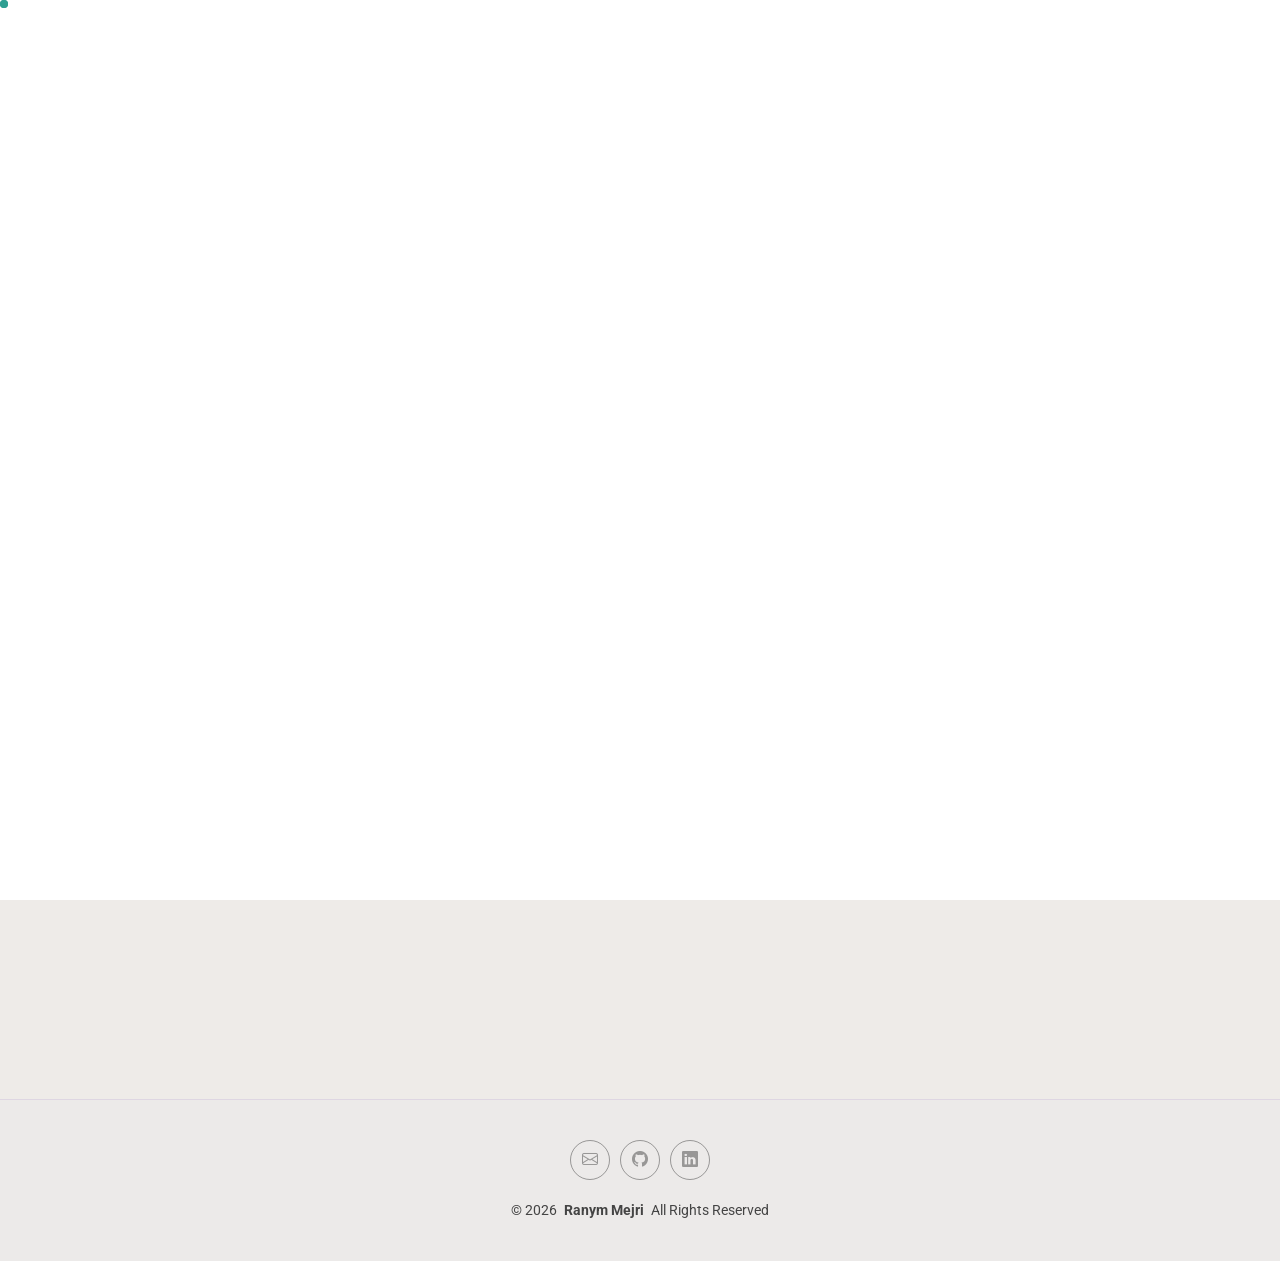
==== commit daadac7f: "Place footer copyright below social links" ====
--- a/about.html
+++ b/about.html
@@ -20,7 +20,7 @@
   <link href="assets/vendor/aos/aos.css" rel="stylesheet">
   <link href="assets/vendor/swiper/swiper-bundle.min.css" rel="stylesheet">
   <link href="assets/vendor/glightbox/css/glightbox.min.css" rel="stylesheet">
-  <link href="assets/css/main.css?v=20260927-6" rel="stylesheet">
+  <link href="assets/css/main.css?v=20260927-7" rel="stylesheet">
 </head>
 
 <body class="about-page">
@@ -118,13 +118,13 @@
 
   <footer id="footer" class="footer light-background">
     <div class="container">
-      <div class="copyright text-center">
-        <p>&copy; <span>2026</span> <strong class="px-1 sitename">Ranym Mejri</strong> <span>All Rights Reserved</span></p>
-      </div>
       <div class="social-links d-flex justify-content-center">
         <a href="mailto:ranymmejri1@gmail.com" aria-label="Email"><i class="bi bi-envelope"></i></a>
         <a href="https://github.com/ranym-eng" target="_blank" rel="noopener noreferrer" aria-label="GitHub"><i class="bi bi-github"></i></a>
         <a href="https://linkedin.com/in/ranym-mejri-b42968238" target="_blank" rel="noopener noreferrer" aria-label="LinkedIn"><i class="bi bi-linkedin"></i></a>
+      </div>
+      <div class="copyright text-center">
+        <p>&copy; <span>2026</span> <strong class="px-1 sitename">Ranym Mejri</strong> <span>All Rights Reserved</span></p>
       </div>
     </div>
   </footer>
--- a/assets/css/main.css
+++ b/assets/css/main.css
@@ -480,7 +480,8 @@
 }
 
 .footer .social-links {
-  margin-top: 20px;
+  margin-top: 0;
+  margin-bottom: 20px;
 }
 
 .footer .social-links a {
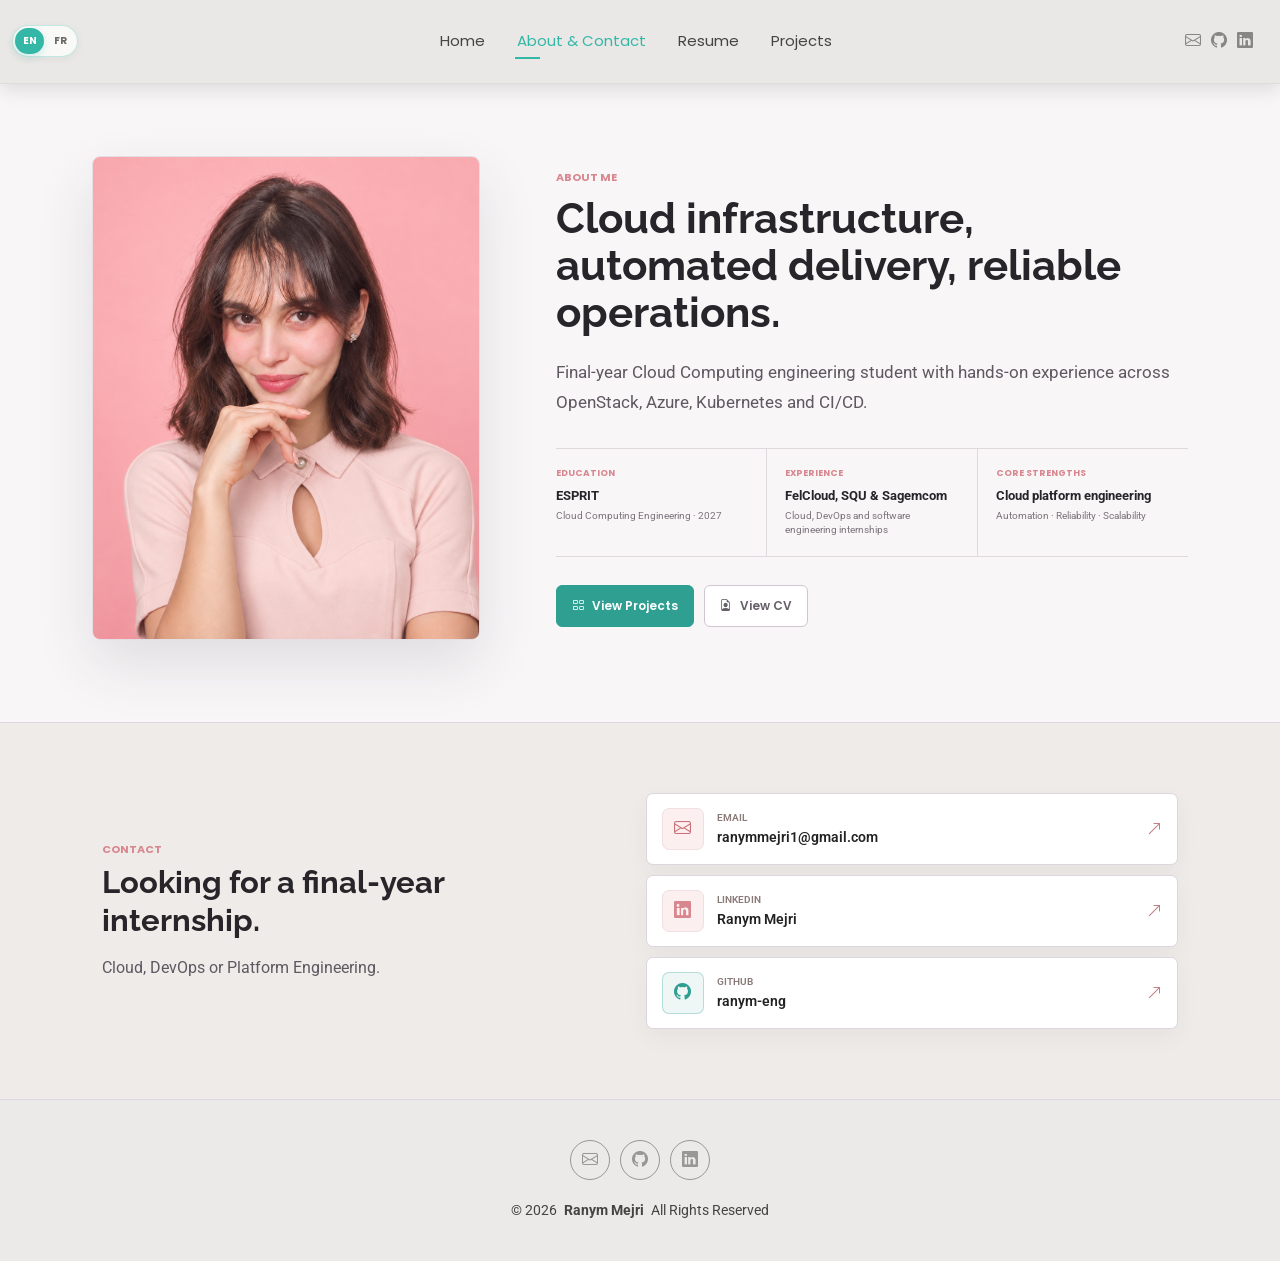
==== commit 7caf89d6: "Add bilingual portfolio and CV viewer" ====
--- a/about.html
+++ b/about.html
@@ -20,7 +20,7 @@
   <link href="assets/vendor/aos/aos.css" rel="stylesheet">
   <link href="assets/vendor/swiper/swiper-bundle.min.css" rel="stylesheet">
   <link href="assets/vendor/glightbox/css/glightbox.min.css" rel="stylesheet">
-  <link href="assets/css/main.css?v=20260927-7" rel="stylesheet">
+  <link href="assets/css/main.css?v=20260927-12" rel="stylesheet">
 </head>
 
 <body class="about-page">
@@ -69,19 +69,19 @@
             </div>
             <div>
               <span>Experience</span>
-              <strong>FelCloud &amp; SQU</strong>
-              <small>Cloud and DevOps internships</small>
+              <strong>FelCloud, SQU &amp; Sagemcom</strong>
+              <small>Cloud, DevOps and software engineering internships</small>
             </div>
             <div>
-              <span>Focus</span>
-              <strong>Infrastructure automation</strong>
-              <small>CI/CD &middot; Kubernetes &middot; Observability</small>
+              <span>Core strengths</span>
+              <strong>Cloud platform engineering</strong>
+              <small>Automation &middot; Reliability &middot; Scalability</small>
             </div>
           </div>
 
           <div class="about-profile-actions">
             <a class="about-profile-primary" href="portfolio.html"><i class="bi bi-grid"></i> View Projects</a>
-            <a href="assets/files/CV_Ranym_Mejri.pdf" target="_blank" rel="noopener noreferrer"><i class="bi bi-file-earmark-person"></i> View CV</a>
+            <a href="assets/files/CV_Ranym_Mejri_FR_EN.pdf" target="_blank" rel="noopener noreferrer"><i class="bi bi-file-earmark-person"></i> View CV</a>
           </div>
         </div>
       </div>
@@ -141,7 +141,8 @@
   <script src="assets/vendor/glightbox/js/glightbox.min.js"></script>
   <script src="assets/vendor/imagesloaded/imagesloaded.pkgd.min.js"></script>
   <script src="assets/vendor/isotope-layout/isotope.pkgd.min.js"></script>
-  <script src="assets/js/main.js"></script>
+  <script src="assets/js/i18n.js?v=20260927-3"></script>
+  <script src="assets/js/main.js?v=20260927-1"></script>
   <script>
     if (window.location.hash === "#contact") {
       window.setTimeout(() => document.getElementById("contact").scrollIntoView(), 250);
--- a/assets/css/main.css
+++ b/assets/css/main.css
@@ -1076,7 +1076,7 @@
 }
 
 .resume-document {
-  max-width: 780px;
+  max-width: 840px;
 }
 
 .resume-document-toolbar {
@@ -1126,6 +1126,122 @@
   border-radius: 5px;
 }
 
+.resume-document-viewer {
+  overflow: hidden;
+  border: 1px solid color-mix(in srgb, var(--default-color), transparent 76%);
+  border-radius: 6px;
+  background: #292a2a;
+  box-shadow: 0 16px 42px rgba(0, 0, 0, 0.11);
+  outline: none;
+}
+
+.resume-document-viewer:focus-visible {
+  box-shadow: 0 0 0 3px color-mix(in srgb, var(--accent-color), transparent 70%), 0 16px 42px rgba(0, 0, 0, 0.11);
+}
+
+.resume-viewer-stage {
+  position: relative;
+  display: grid;
+  height: min(74vh, 790px);
+  min-height: 620px;
+  place-items: center;
+  overflow: hidden;
+  background: #292a2a;
+}
+
+.resume-viewer-stage > img {
+  position: absolute;
+  inset: 0;
+  width: 100%;
+  height: 100%;
+  padding: 18px 58px;
+  object-fit: contain;
+  opacity: 0;
+  transform: translateX(10px);
+  transition: opacity 0.22s ease, transform 0.22s ease;
+}
+
+.resume-viewer-stage > img.active {
+  z-index: 1;
+  opacity: 1;
+  transform: translateX(0);
+}
+
+.resume-viewer-arrow {
+  position: absolute;
+  top: 50%;
+  z-index: 2;
+  display: grid;
+  width: 38px;
+  height: 38px;
+  place-items: center;
+  border: 1px solid rgba(255, 255, 255, 0.3);
+  border-radius: 50%;
+  color: #ffffff;
+  background: rgba(20, 20, 20, 0.72);
+  transform: translateY(-50%);
+  transition: background 0.2s ease, transform 0.2s ease;
+}
+
+.resume-viewer-arrow:hover {
+  color: #ffffff;
+  background: var(--accent-color);
+  transform: translateY(-50%) scale(1.04);
+}
+
+.resume-viewer-previous {
+  left: 14px;
+}
+
+.resume-viewer-next {
+  right: 14px;
+}
+
+.resume-viewer-footer {
+  position: relative;
+  z-index: 3;
+  display: flex;
+  min-height: 54px;
+  align-items: center;
+  justify-content: space-between;
+  padding: 9px 14px;
+  border-top: 1px solid rgba(255, 255, 255, 0.12);
+  color: #ffffff;
+  background: #222323;
+  font-family: var(--nav-font);
+  font-size: 12px;
+  font-weight: 600;
+}
+
+.resume-viewer-footer > span {
+  display: inline-flex;
+  gap: 7px;
+  align-items: center;
+}
+
+.resume-viewer-pagination {
+  display: inline-flex;
+  gap: 9px;
+  align-items: center;
+}
+
+.resume-viewer-pagination button {
+  display: grid;
+  width: 30px;
+  height: 30px;
+  place-items: center;
+  border: 1px solid rgba(255, 255, 255, 0.2);
+  border-radius: 50%;
+  color: #ffffff;
+  background: transparent;
+}
+
+.resume-viewer-pagination button:hover {
+  border-color: var(--accent-color);
+  color: #ffffff;
+  background: var(--accent-color);
+}
+
 @media (max-width: 575px) {
   .resume .resume-contact-list {
     grid-template-columns: minmax(0, 1fr);
@@ -1138,6 +1254,28 @@
   .resume-document-toolbar a {
     flex: 1;
     justify-content: center;
+  }
+
+  .resume-viewer-stage {
+    height: 70vh;
+    min-height: 500px;
+  }
+
+  .resume-viewer-stage > img {
+    padding: 12px 40px;
+  }
+
+  .resume-viewer-arrow {
+    width: 32px;
+    height: 32px;
+  }
+
+  .resume-viewer-previous {
+    left: 7px;
+  }
+
+  .resume-viewer-next {
+    right: 7px;
   }
 
 }
@@ -4687,9 +4825,14 @@
 }
 
 .compact-project-card {
-  border-color: #d2ccc8;
-  background: #f8f6f3;
-  box-shadow: 0 12px 28px rgba(58, 51, 48, 0.09);
+  border-color: #ddd8d5;
+  border-radius: 6px;
+  background: #ffffff;
+  box-shadow: 0 8px 22px rgba(58, 51, 48, 0.07);
+}
+
+.compact-project-card::before {
+  display: none;
 }
 
 .compact-project-card.category-cloud {
@@ -4721,47 +4864,59 @@
 }
 
 .compact-project-section-latest .compact-project-card {
-  border-color: #cbc5c1;
-  box-shadow: 0 14px 32px rgba(58, 51, 48, 0.1);
+  border-color: #d8d3d0;
+  box-shadow: 0 9px 24px rgba(58, 51, 48, 0.08);
 }
 
 .compact-project-card:hover,
 .compact-project-card:focus-visible {
   border-color: color-mix(in srgb, var(--accent-color), transparent 42%);
-  box-shadow: 0 20px 42px rgba(58, 51, 48, 0.15);
+  box-shadow: 0 18px 36px rgba(58, 51, 48, 0.13);
 }
 
 .compact-project-media {
-  border-bottom-color: #d8d2ce;
-  background: #e2dedb;
+  margin: 11px 11px 0;
+  border: 0;
+  border-radius: 5px;
+  background: #e9e6e3;
 }
 
 .compact-project-slide {
-  inset: 10px;
-  width: calc(100% - 20px);
-  height: calc(100% - 20px);
-  border-radius: 4px;
+  inset: 0;
+  width: 100%;
+  height: 100%;
+  border-radius: 5px;
 }
 
 .compact-project-body {
-  min-height: 188px;
-  padding: 18px 19px 19px;
-  background: #f8f6f3;
+  min-height: 198px;
+  padding: 14px 16px 16px;
+  background: #ffffff;
 }
 
 .compact-project-meta {
-  margin-bottom: 12px;
-  padding-bottom: 10px;
-  border-bottom: 1px solid #e0dbd7;
+  justify-content: flex-start;
+  margin: 10px 0 0;
+  padding: 0;
+  border: 0;
+  color: #6d6865;
+  font-size: 10px;
+  font-weight: 500;
 }
 
 .compact-project-body h2,
 .compact-project-body h3 {
-  font-size: 19px;
+  font-size: 20px;
+  line-height: 1.3;
 }
 
 .compact-project-body > p {
+  min-height: 42px;
+  margin: 9px 0 12px;
   color: var(--project-text);
+  font-size: 13px;
+  line-height: 1.55;
+  -webkit-line-clamp: 2;
 }
 
 .compact-project-tags span {
@@ -4771,22 +4926,128 @@
 }
 
 .compact-project-type {
-  border-color: #dedad7;
-  color: #5f5b59;
-}
-
-.compact-project-type i,
-.compact-project-meta span:first-child i {
+  padding: 6px 11px;
+  border: 0;
+  border-radius: 999px;
+  color: #ffffff;
+  background: var(--accent-color);
+  font-size: 11px;
+  font-weight: 600;
+}
+
+.compact-project-type i {
+  color: #ffffff;
+}
+
+.compact-project-meta span {
+  display: inline-flex;
+  gap: 5px;
+  align-items: center;
+  color: #6d6865;
+}
+
+.compact-project-meta i {
   color: var(--accent-color);
 }
 
-.compact-project-meta span:first-child {
-  color: var(--project-muted);
+.compact-project-count {
+  border: 0;
+  border-radius: 5px;
+  color: #ffffff;
+  background: rgba(39, 37, 42, 0.9);
+}
+
+.compact-project-footer {
+  align-items: center;
+  flex-direction: row;
+  justify-content: space-between;
+  gap: 9px;
 }
 
 .compact-project-open {
-  border-color: #d3cdc9;
-  background: #eeebe8;
+  display: inline-flex;
+  width: auto;
+  height: 34px;
+  gap: 7px;
+  align-items: center;
+  justify-content: center;
+  padding: 6px 12px;
+  border-color: var(--accent-color);
+  border-radius: 999px;
+  color: var(--accent-color);
+  background: #ffffff;
+  font-family: var(--nav-font);
+  font-size: 11px;
+  font-weight: 700;
+}
+
+/* Compact language controls */
+.header .language-switcher {
+  display: inline-flex;
+  flex: 0 0 auto;
+  gap: 2px;
+  align-items: center;
+  padding: 2px;
+  border: 1px solid rgba(52, 183, 167, 0.28);
+  border-radius: 999px;
+  background: rgba(255, 255, 255, 0.72);
+  box-shadow: 0 2px 8px rgba(34, 34, 34, 0.05);
+}
+
+.language-switcher button {
+  min-width: 29px;
+  height: 26px;
+  padding: 0 6px;
+  border: 0;
+  border-radius: 999px;
+  color: #6f6966;
+  background: transparent;
+  font-family: var(--nav-font);
+  font-size: 10px;
+  font-weight: 700;
+  line-height: 1;
+  transition: color 0.2s ease, background 0.2s ease, box-shadow 0.2s ease;
+}
+
+.language-switcher button:hover {
+  color: var(--accent-color);
+}
+
+.language-switcher button.active {
+  color: #ffffff;
+  background: var(--accent-color);
+  box-shadow: 0 3px 8px rgba(52, 183, 167, 0.2);
+}
+
+.resume-document-toolbar {
+  align-items: center;
+  color: color-mix(in srgb, var(--default-color), transparent 28%);
+  font-family: var(--nav-font);
+  font-size: 12px;
+  font-weight: 600;
+}
+
+@media (max-width: 1200px) {
+  .header .language-switcher {
+    order: 1;
+  }
+}
+
+@media (max-width: 575px) {
+  .language-switcher button {
+    min-width: 27px;
+    padding-inline: 5px;
+  }
+
+  .resume-document-toolbar {
+    justify-content: flex-end;
+  }
+}
+
+.compact-project-card:hover .compact-project-open,
+.compact-project-card:focus-visible .compact-project-open {
+  color: #ffffff;
+  background: var(--accent-color);
 }
 
 .project-slide-dots span {
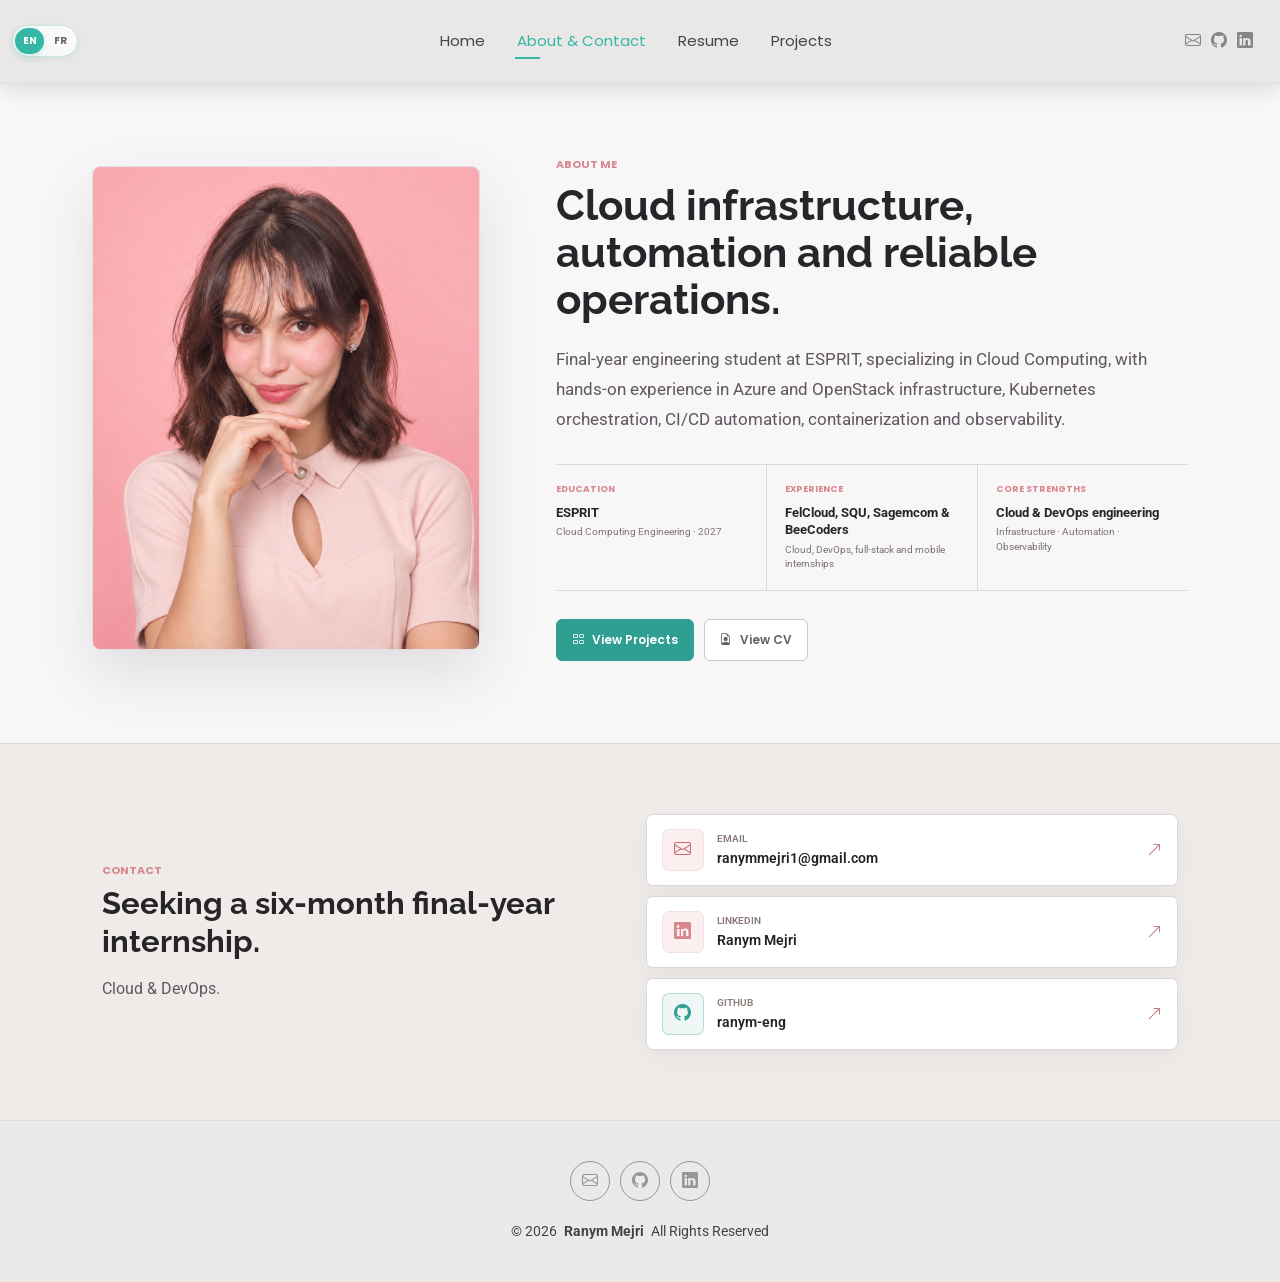
==== commit 31137504: "Align portfolio content with latest CV" ====
--- a/about.html
+++ b/about.html
@@ -5,7 +5,7 @@
   <meta charset="utf-8">
   <meta content="width=device-width, initial-scale=1.0" name="viewport">
   <title>About &amp; Contact - Ranym Mejri</title>
-  <meta name="description" content="Ranym Mejri portfolio - Cloud Computing engineering student focused on Cloud, DevOps, full-stack applications and data projects.">
+  <meta name="description" content="Ranym Mejri - final-year Cloud Computing engineering student with hands-on experience in Azure, OpenStack, Kubernetes, CI/CD, containerization and observability.">
   <meta name="keywords" content="Ranym Mejri, Cloud Computing, DevOps, Kubernetes, OpenStack, Angular, Spring Boot, portfolio">
 
   <link href="assets/img/favicon.png" rel="icon">
@@ -20,7 +20,7 @@
   <link href="assets/vendor/aos/aos.css" rel="stylesheet">
   <link href="assets/vendor/swiper/swiper-bundle.min.css" rel="stylesheet">
   <link href="assets/vendor/glightbox/css/glightbox.min.css" rel="stylesheet">
-  <link href="assets/css/main.css?v=20260927-12" rel="stylesheet">
+  <link href="assets/css/main.css?v=20260927-13" rel="stylesheet">
 </head>
 
 <body class="about-page">
@@ -56,9 +56,9 @@
 
         <div class="about-profile-copy" data-aos="fade-up" data-aos-delay="100">
           <p class="about-eyebrow">About me</p>
-          <h1>Cloud infrastructure, automated delivery, reliable operations.</h1>
+          <h1>Cloud infrastructure, automation and reliable operations.</h1>
           <p class="about-lead">
-            Final-year Cloud Computing engineering student with hands-on experience across OpenStack, Azure, Kubernetes and CI/CD.
+            Final-year engineering student at ESPRIT, specializing in Cloud Computing, with hands-on experience in Azure and OpenStack infrastructure, Kubernetes orchestration, CI/CD automation, containerization and observability.
           </p>
 
           <div class="about-facts" aria-label="Profile highlights">
@@ -69,19 +69,19 @@
             </div>
             <div>
               <span>Experience</span>
-              <strong>FelCloud, SQU &amp; Sagemcom</strong>
-              <small>Cloud, DevOps and software engineering internships</small>
+              <strong>FelCloud, SQU, Sagemcom &amp; BeeCoders</strong>
+              <small>Cloud, DevOps, full-stack and mobile internships</small>
             </div>
             <div>
               <span>Core strengths</span>
-              <strong>Cloud platform engineering</strong>
-              <small>Automation &middot; Reliability &middot; Scalability</small>
+              <strong>Cloud &amp; DevOps engineering</strong>
+              <small>Infrastructure &middot; Automation &middot; Observability</small>
             </div>
           </div>
 
           <div class="about-profile-actions">
             <a class="about-profile-primary" href="portfolio.html"><i class="bi bi-grid"></i> View Projects</a>
-            <a href="assets/files/CV_Ranym_Mejri_FR_EN.pdf" target="_blank" rel="noopener noreferrer"><i class="bi bi-file-earmark-person"></i> View CV</a>
+            <a href="assets/files/CV_Ranym_Mejri_FR_EN.pdf?v=20261105" target="_blank" rel="noopener noreferrer"><i class="bi bi-file-earmark-person"></i> View CV</a>
           </div>
         </div>
       </div>
@@ -91,8 +91,8 @@
       <div class="container about-contact-container" data-aos="fade-up">
         <div class="about-contact-intro">
           <span>Contact</span>
-          <h2>Looking for a final-year internship.</h2>
-          <p>Cloud, DevOps or Platform Engineering.</p>
+          <h2>Seeking a six-month final-year internship.</h2>
+          <p>Cloud &amp; DevOps.</p>
         </div>
 
         <div class="about-contact-links" aria-label="Contact links">
@@ -141,7 +141,7 @@
   <script src="assets/vendor/glightbox/js/glightbox.min.js"></script>
   <script src="assets/vendor/imagesloaded/imagesloaded.pkgd.min.js"></script>
   <script src="assets/vendor/isotope-layout/isotope.pkgd.min.js"></script>
-  <script src="assets/js/i18n.js?v=20260927-3"></script>
+  <script src="assets/js/i18n.js?v=20261105"></script>
   <script src="assets/js/main.js?v=20260927-1"></script>
   <script>
     if (window.location.hash === "#contact") {
--- a/assets/css/main.css
+++ b/assets/css/main.css
@@ -1076,39 +1076,7 @@
 }
 
 .resume-document {
-  max-width: 840px;
-}
-
-.resume-document-toolbar {
-  display: flex;
-  gap: 10px;
-  justify-content: flex-end;
-  margin-bottom: 14px;
-}
-
-.resume-document-toolbar a {
-  display: inline-flex;
-  gap: 7px;
-  align-items: center;
-  min-height: 40px;
-  padding: 8px 13px;
-  border: 1px solid var(--accent-color);
-  border-radius: 5px;
-  color: var(--contrast-color);
-  background: var(--accent-color);
-  font-family: var(--nav-font);
-  font-size: 13px;
-  font-weight: 600;
-}
-
-.resume-document-toolbar a:first-child {
-  color: var(--accent-color);
-  background: var(--surface-color);
-}
-
-.resume-document-toolbar a:hover {
-  color: var(--contrast-color);
-  background: color-mix(in srgb, var(--accent-color), #000000 12%);
+  max-width: 800px;
 }
 
 .resume-document-preview {
@@ -1128,10 +1096,10 @@
 
 .resume-document-viewer {
   overflow: hidden;
-  border: 1px solid color-mix(in srgb, var(--default-color), transparent 76%);
-  border-radius: 6px;
-  background: #292a2a;
-  box-shadow: 0 16px 42px rgba(0, 0, 0, 0.11);
+  border: 1px solid #d8dcde;
+  border-radius: 4px;
+  background: #eef0f2;
+  box-shadow: 0 12px 34px rgba(35, 40, 42, 0.1);
   outline: none;
 }
 
@@ -1141,60 +1109,28 @@
 
 .resume-viewer-stage {
   position: relative;
-  display: grid;
-  height: min(74vh, 790px);
-  min-height: 620px;
-  place-items: center;
-  overflow: hidden;
-  background: #292a2a;
+  height: min(62vh, 620px);
+  min-height: 480px;
+  overflow-x: hidden;
+  overflow-y: auto;
+  padding: 0 18px;
+  background: #eef0f2;
+  scrollbar-color: #a8adaf transparent;
+  scrollbar-width: thin;
 }
 
 .resume-viewer-stage > img {
-  position: absolute;
-  inset: 0;
+  display: none;
   width: 100%;
-  height: 100%;
-  padding: 18px 58px;
-  object-fit: contain;
-  opacity: 0;
-  transform: translateX(10px);
-  transition: opacity 0.22s ease, transform 0.22s ease;
+  max-width: 720px;
+  height: auto;
+  margin: 0 auto;
+  background: #ffffff;
+  box-shadow: 0 0 0 1px #d8dcde;
 }
 
 .resume-viewer-stage > img.active {
-  z-index: 1;
-  opacity: 1;
-  transform: translateX(0);
-}
-
-.resume-viewer-arrow {
-  position: absolute;
-  top: 50%;
-  z-index: 2;
-  display: grid;
-  width: 38px;
-  height: 38px;
-  place-items: center;
-  border: 1px solid rgba(255, 255, 255, 0.3);
-  border-radius: 50%;
-  color: #ffffff;
-  background: rgba(20, 20, 20, 0.72);
-  transform: translateY(-50%);
-  transition: background 0.2s ease, transform 0.2s ease;
-}
-
-.resume-viewer-arrow:hover {
-  color: #ffffff;
-  background: var(--accent-color);
-  transform: translateY(-50%) scale(1.04);
-}
-
-.resume-viewer-previous {
-  left: 14px;
-}
-
-.resume-viewer-next {
-  right: 14px;
+  display: block;
 }
 
 .resume-viewer-footer {
@@ -1207,39 +1143,64 @@
   padding: 9px 14px;
   border-top: 1px solid rgba(255, 255, 255, 0.12);
   color: #ffffff;
-  background: #222323;
+  background: #141617;
   font-family: var(--nav-font);
-  font-size: 12px;
+  font-size: 14px;
   font-weight: 600;
 }
 
-.resume-viewer-footer > span {
+.resume-viewer-pagination,
+.resume-viewer-actions {
   display: inline-flex;
-  gap: 7px;
+  gap: 8px;
   align-items: center;
 }
 
-.resume-viewer-pagination {
-  display: inline-flex;
-  gap: 9px;
-  align-items: center;
-}
-
-.resume-viewer-pagination button {
+.resume-viewer-pagination > span {
+  min-width: 42px;
+  text-align: center;
+}
+
+.resume-viewer-pagination button,
+.resume-viewer-actions a,
+.resume-viewer-actions button {
   display: grid;
-  width: 30px;
-  height: 30px;
+  width: 34px;
+  height: 34px;
   place-items: center;
-  border: 1px solid rgba(255, 255, 255, 0.2);
-  border-radius: 50%;
+  border: 0;
+  border-radius: 3px;
   color: #ffffff;
   background: transparent;
-}
-
-.resume-viewer-pagination button:hover {
-  border-color: var(--accent-color);
+  font-size: 17px;
+  transition: color 0.2s ease, background 0.2s ease;
+}
+
+.resume-viewer-pagination button:hover,
+.resume-viewer-actions a:hover,
+.resume-viewer-actions button:hover {
   color: #ffffff;
-  background: var(--accent-color);
+  background: rgba(255, 255, 255, 0.14);
+}
+
+.resume-document-viewer:fullscreen {
+  display: flex;
+  width: 100vw;
+  height: 100vh;
+  flex-direction: column;
+  border: 0;
+  border-radius: 0;
+  background: #eef0f2;
+}
+
+.resume-document-viewer:fullscreen .resume-viewer-stage {
+  flex: 1;
+  height: auto;
+  min-height: 0;
+}
+
+.resume-document-viewer:fullscreen .resume-viewer-stage > img {
+  max-width: 980px;
 }
 
 @media (max-width: 575px) {
@@ -1247,35 +1208,31 @@
     grid-template-columns: minmax(0, 1fr);
   }
 
-  .resume-document-toolbar {
-    justify-content: stretch;
-  }
-
-  .resume-document-toolbar a {
-    flex: 1;
-    justify-content: center;
+  .resume-document {
+    width: 92%;
+    padding-inline: 0;
   }
 
   .resume-viewer-stage {
-    height: 70vh;
-    min-height: 500px;
+    height: 54vh;
+    min-height: 360px;
+    padding: 0 6px;
   }
 
   .resume-viewer-stage > img {
-    padding: 12px 40px;
-  }
-
-  .resume-viewer-arrow {
+    max-width: 100%;
+  }
+
+  .resume-viewer-footer {
+    min-height: 50px;
+    padding: 7px 9px;
+  }
+
+  .resume-viewer-pagination button,
+  .resume-viewer-actions a,
+  .resume-viewer-actions button {
     width: 32px;
     height: 32px;
-  }
-
-  .resume-viewer-previous {
-    left: 7px;
-  }
-
-  .resume-viewer-next {
-    right: 7px;
   }
 
 }
@@ -5019,14 +4976,6 @@
   box-shadow: 0 3px 8px rgba(52, 183, 167, 0.2);
 }
 
-.resume-document-toolbar {
-  align-items: center;
-  color: color-mix(in srgb, var(--default-color), transparent 28%);
-  font-family: var(--nav-font);
-  font-size: 12px;
-  font-weight: 600;
-}
-
 @media (max-width: 1200px) {
   .header .language-switcher {
     order: 1;
@@ -5039,9 +4988,6 @@
     padding-inline: 5px;
   }
 
-  .resume-document-toolbar {
-    justify-content: flex-end;
-  }
 }
 
 .compact-project-card:hover .compact-project-open,
